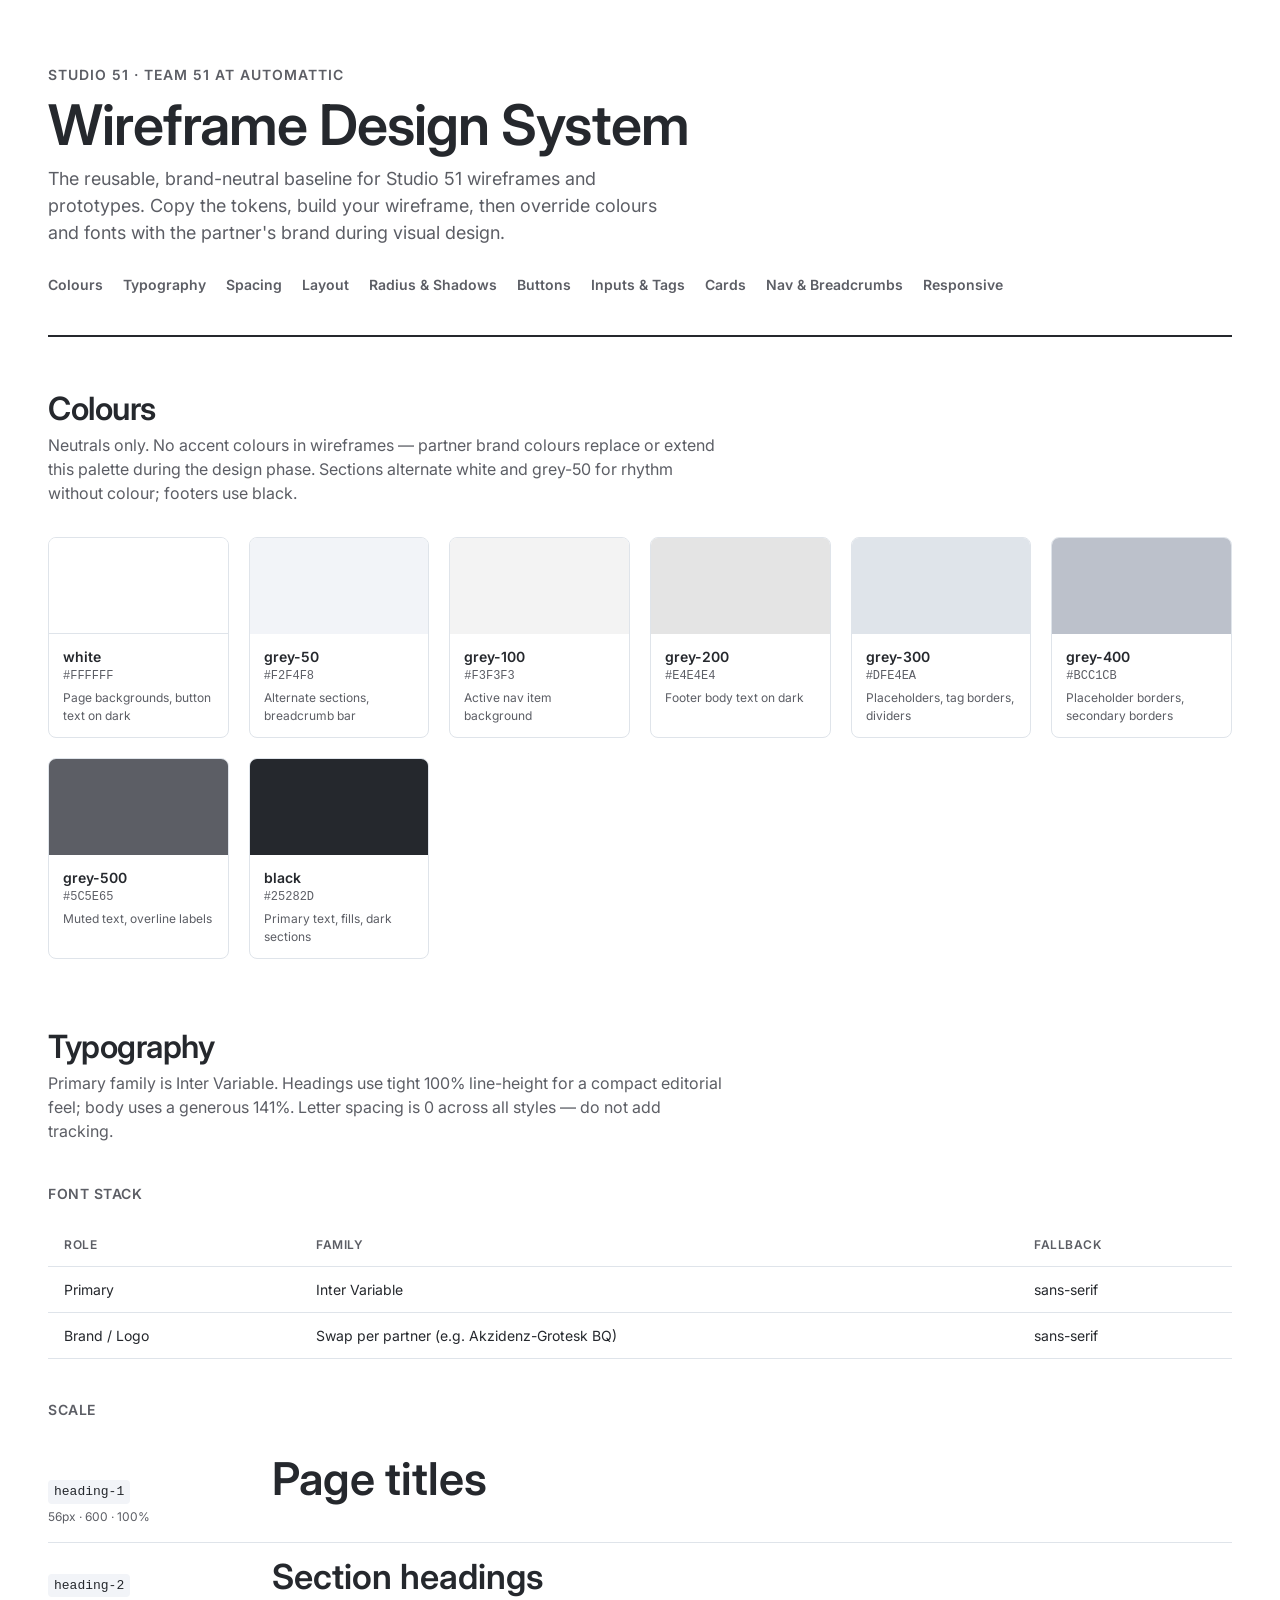
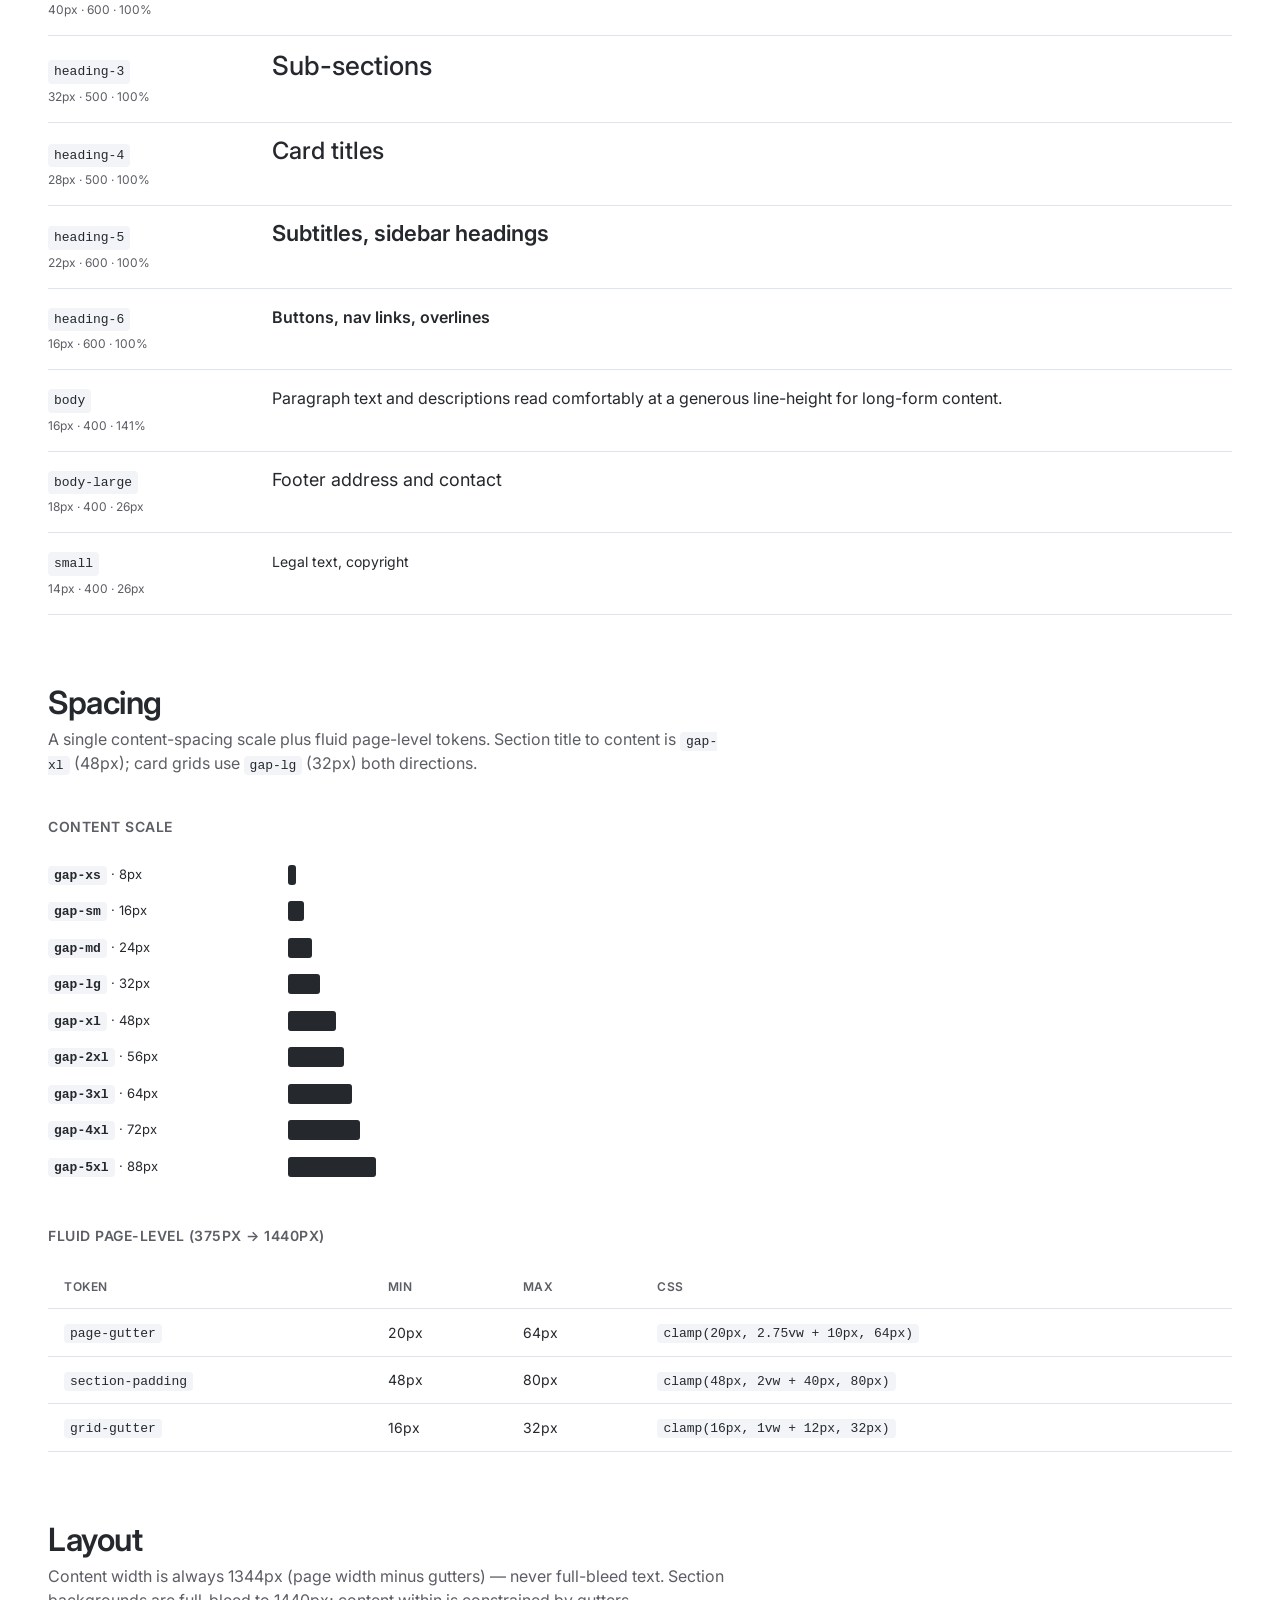
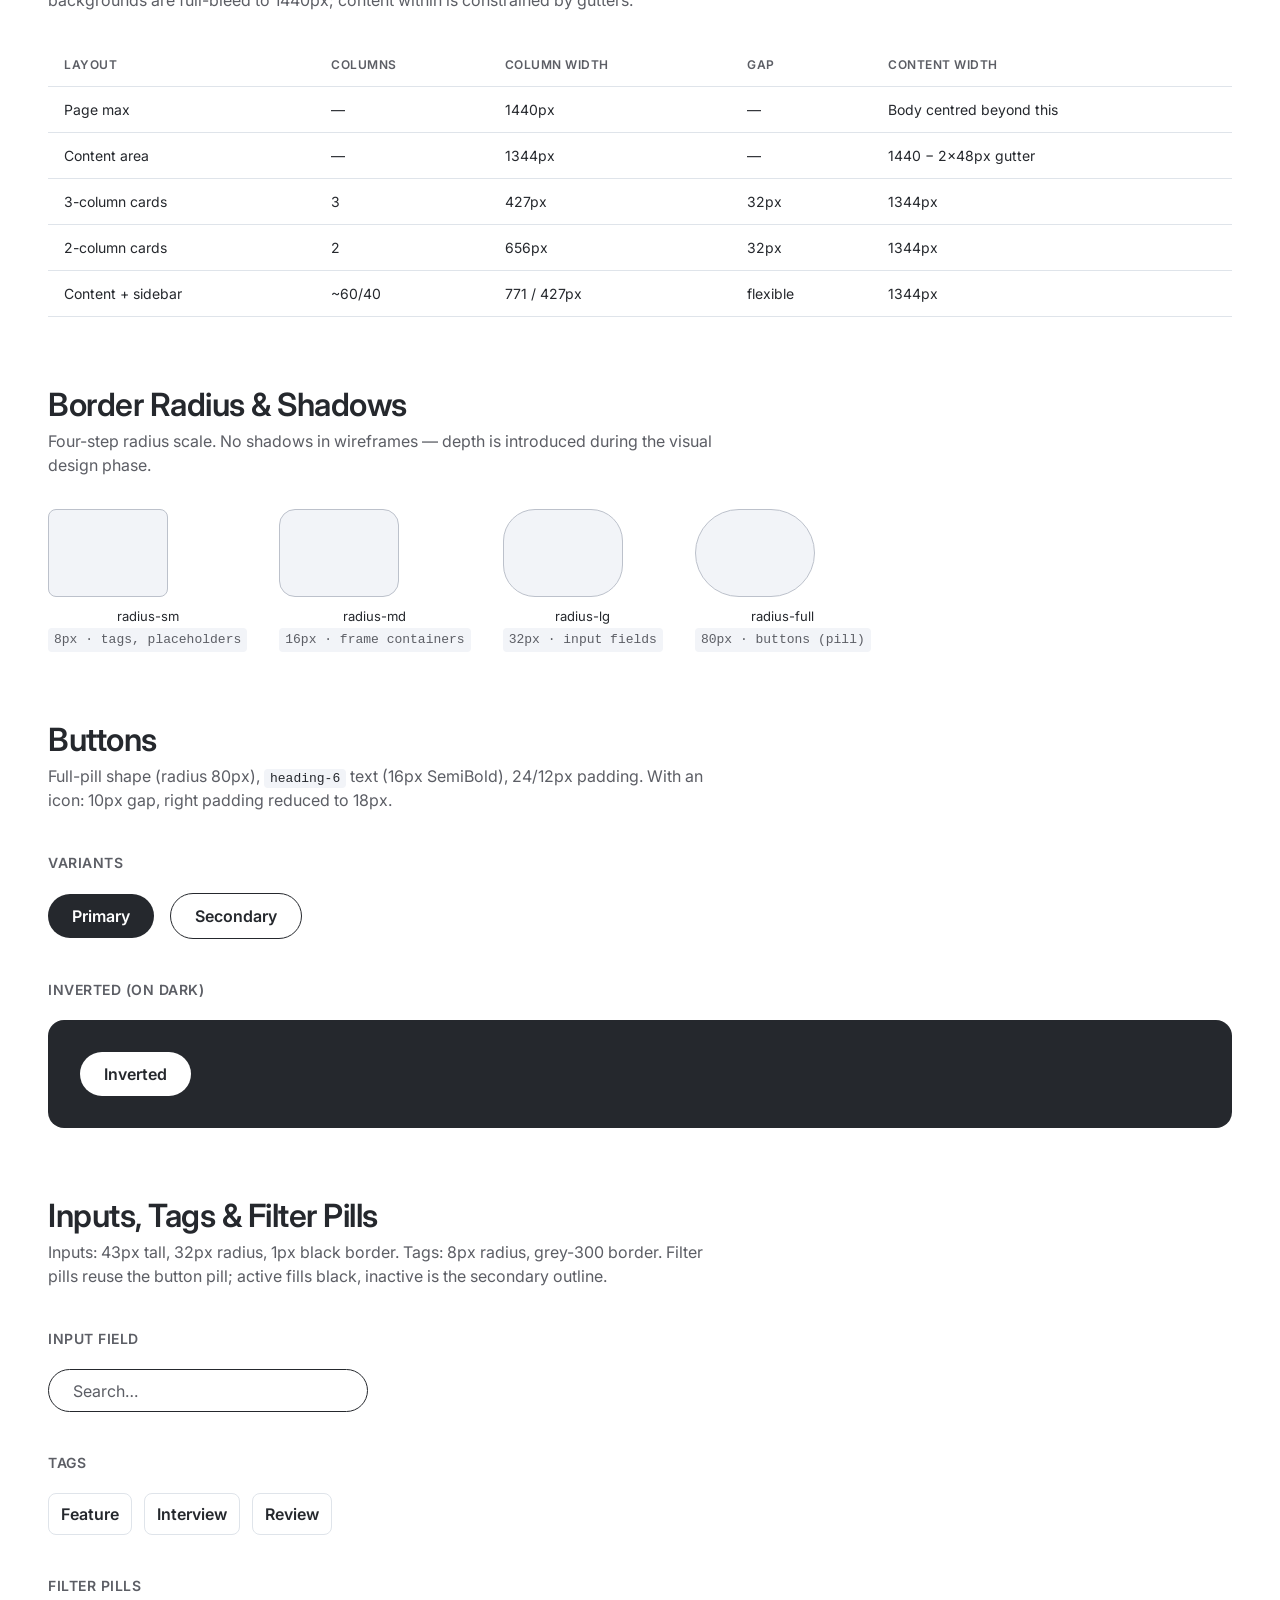
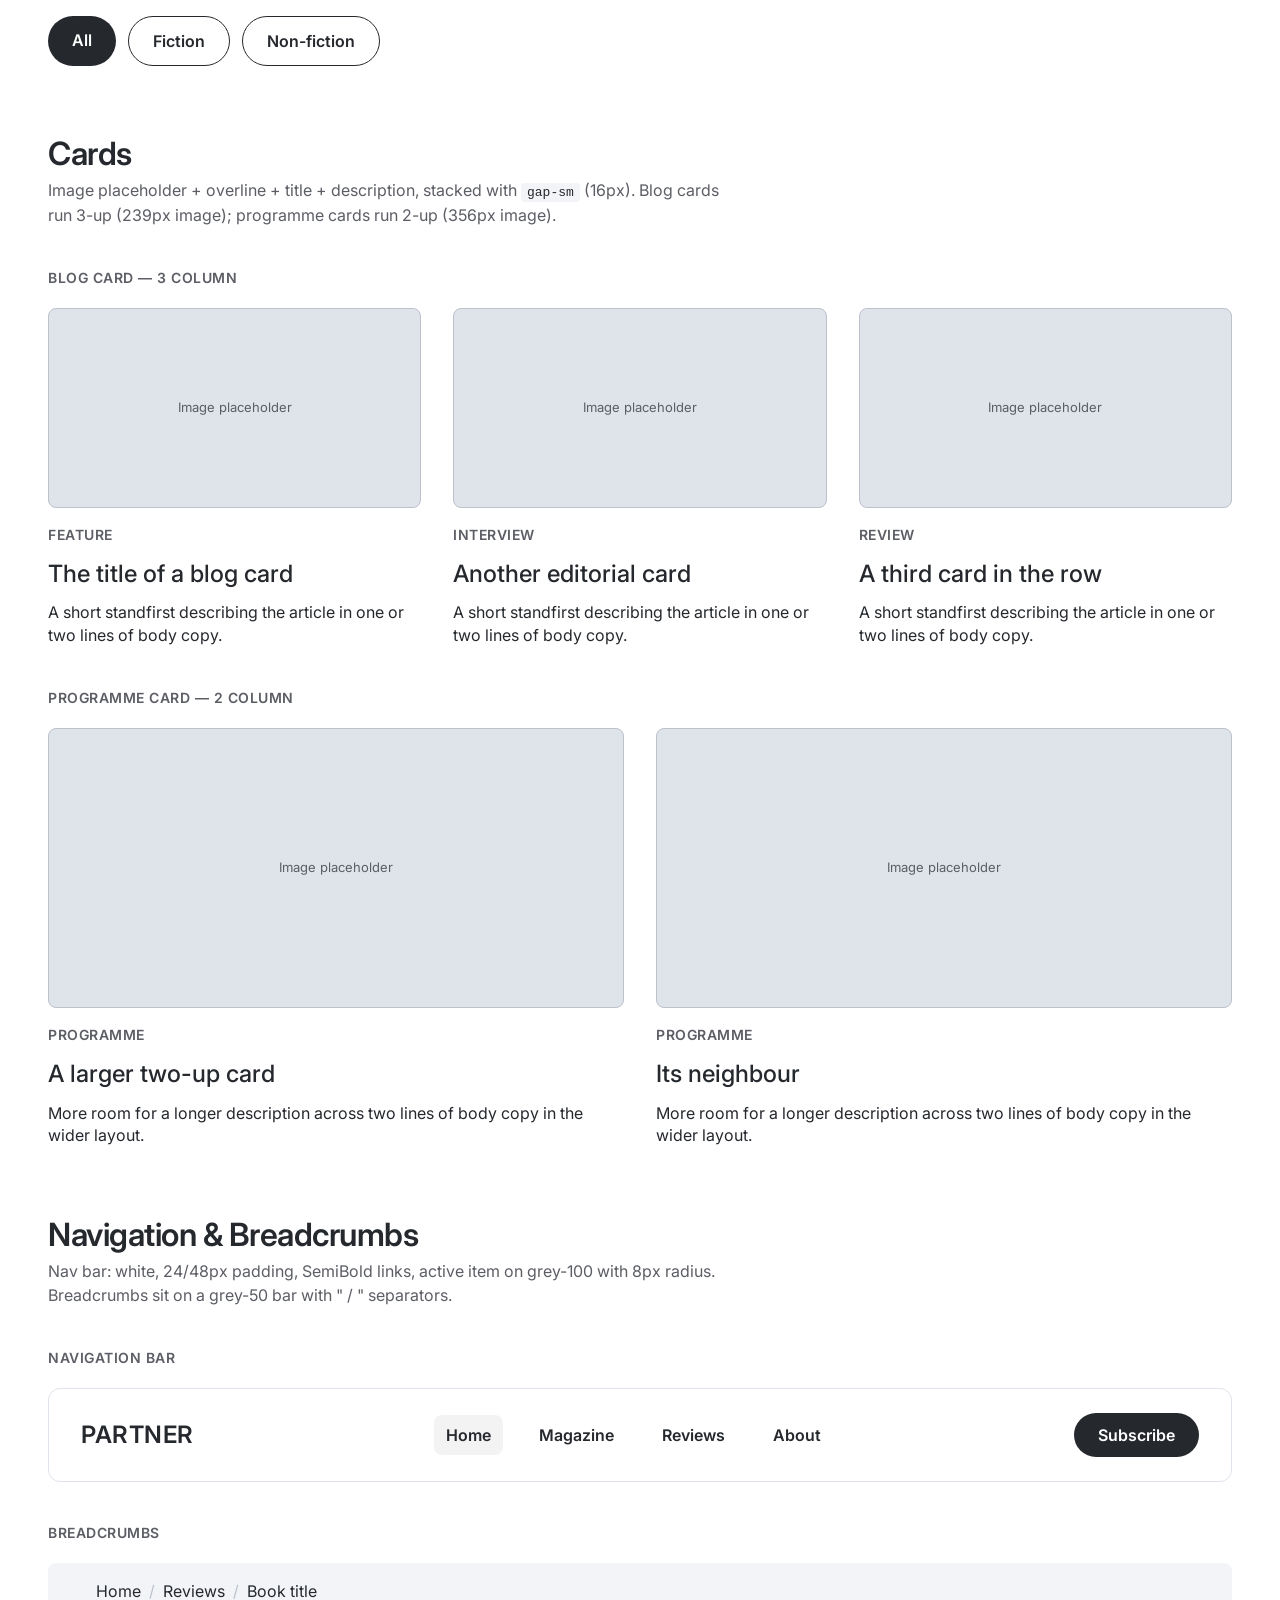
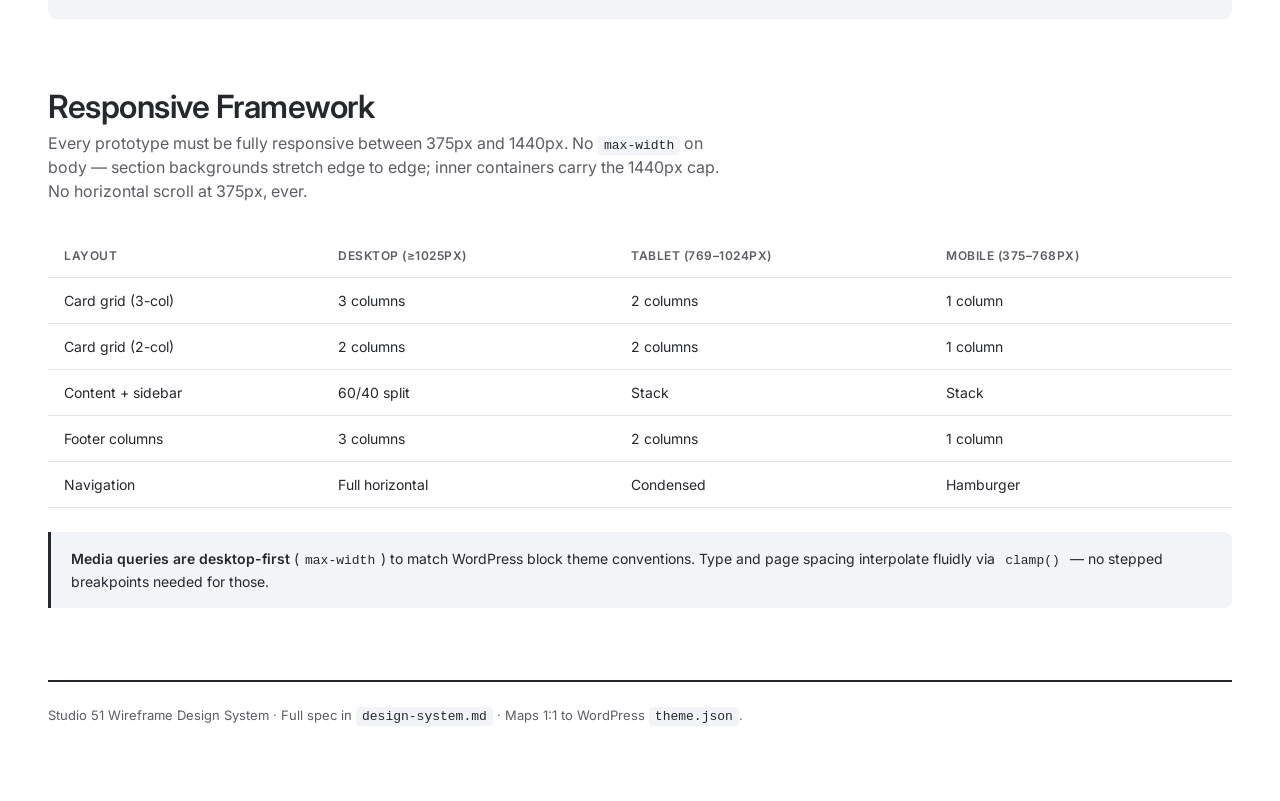
==== styleguide.html @ 9f9b82ca "Studio 51 wireframe design system: styleguide, tokens, spec Brand-neutral baseline extracted from th" ====
<!DOCTYPE html>
<html lang="en">
<head>
  <meta charset="UTF-8">
  <meta name="viewport" content="width=device-width, initial-scale=1.0">
  <title>Studio 51 — Wireframe Design System</title>
  <link rel="preconnect" href="https://fonts.googleapis.com">
  <link rel="preconnect" href="https://fonts.gstatic.com" crossorigin>
  <link href="https://fonts.googleapis.com/css2?family=Inter:wght@400;500;600&display=swap" rel="stylesheet">
  <link rel="stylesheet" href="tokens.css">
  <style>
    *, *::before, *::after { box-sizing: border-box; margin: 0; padding: 0; }
    html { font-size: 16px; -webkit-font-smoothing: antialiased; -moz-osx-font-smoothing: grayscale; scroll-behavior: smooth; }
    body { font-family: var(--font-sans); color: var(--black); background: var(--white); line-height: 1.5; }

    .sg-page { max-width: 1280px; margin: 0 auto; padding: 64px 48px 96px; }

    .sg-header { padding-bottom: 40px; margin-bottom: 56px; border-bottom: 2px solid var(--black); }
    .sg-header .eyebrow { font-size: 14px; font-weight: 600; text-transform: uppercase; letter-spacing: 1px; color: var(--grey-500); margin-bottom: 12px; }
    .sg-header h1 { font-size: 56px; font-weight: 600; line-height: 1; letter-spacing: -1px; margin-bottom: 12px; }
    .sg-header p { font-size: 18px; color: var(--grey-500); max-width: 640px; }

    .sg-nav { display: flex; flex-wrap: wrap; gap: 8px 20px; margin-top: 28px; }
    .sg-nav a { font-size: 14px; font-weight: 600; color: var(--grey-500); }
    .sg-nav a:hover { color: var(--black); }

    .sg-section { margin-bottom: 72px; scroll-margin-top: 24px; }
    .sg-section-title { font-size: 32px; font-weight: 600; line-height: 1; letter-spacing: -0.5px; margin-bottom: 8px; }
    .sg-section-desc { font-size: 16px; color: var(--grey-500); margin-bottom: 32px; max-width: 680px; }
    .sg-sub { margin: 40px 0 20px; font-size: 14px; font-weight: 600; text-transform: uppercase; letter-spacing: 0.5px; color: var(--grey-500); }

    a { color: inherit; text-decoration: none; }
    ul { list-style: none; }
    code { font-family: var(--font-mono); font-size: 13px; background: var(--grey-50); padding: 2px 6px; border-radius: 4px; color: var(--black); }

    /* Tables */
    table { width: 100%; border-collapse: collapse; font-size: 14px; }
    th, td { text-align: left; padding: 12px 16px; border-bottom: 1px solid var(--grey-300); vertical-align: middle; }
    th { font-size: 12px; text-transform: uppercase; letter-spacing: 0.5px; color: var(--grey-500); font-weight: 600; }
    td code { white-space: nowrap; }

    /* Colour swatches */
    .swatch-grid { display: grid; grid-template-columns: repeat(auto-fill, minmax(180px, 1fr)); gap: 20px; }
    .swatch { border: 1px solid var(--grey-300); border-radius: 8px; overflow: hidden; }
    .swatch .chip { height: 96px; }
    .swatch .meta { padding: 12px 14px; }
    .swatch .meta .name { font-weight: 600; font-size: 14px; }
    .swatch .meta .hex { font-family: var(--font-mono); font-size: 12px; color: var(--grey-500); text-transform: uppercase; }
    .swatch .meta .use { font-size: 12px; color: var(--grey-500); margin-top: 4px; }

    /* Type specimens */
    .type-row { display: flex; align-items: baseline; gap: 24px; padding: 16px 0; border-bottom: 1px solid var(--grey-300); }
    .type-row .label { flex: 0 0 200px; }
    .type-row .label code { display: inline-block; margin-bottom: 4px; }
    .type-row .label .specs { font-size: 12px; color: var(--grey-500); }
    .type-row .specimen { line-height: 1; }
    .t-h1 { font-size: var(--heading-1); font-weight: 600; }
    .t-h2 { font-size: var(--heading-2); font-weight: 600; }
    .t-h3 { font-size: var(--heading-3); font-weight: 500; }
    .t-h4 { font-size: var(--heading-4); font-weight: 500; }
    .t-h5 { font-size: var(--heading-5); font-weight: 600; }
    .t-h6 { font-size: var(--heading-6); font-weight: 600; }
    .t-body { font-size: var(--body); font-weight: 400; line-height: 1.41; }
    .t-body-lg { font-size: var(--body-large); font-weight: 400; }
    .t-small { font-size: var(--small); font-weight: 400; }

    /* Spacing bars */
    .space-row { display: flex; align-items: center; gap: 20px; padding: 8px 0; }
    .space-row .label { flex: 0 0 220px; font-size: 13px; }
    .space-row .label code { font-weight: 600; }
    .space-row .bar { height: 20px; background: var(--black); border-radius: 3px; }

    /* Radius demo */
    .radius-grid { display: flex; flex-wrap: wrap; gap: 32px; }
    .radius-demo { text-align: center; }
    .radius-demo .box { width: 120px; height: 88px; background: var(--grey-50); border: 1px solid var(--grey-400); }
    .radius-demo .cap { margin-top: 10px; font-size: 13px; }
    .radius-demo .cap code { display: block; color: var(--grey-500); margin-top: 2px; }

    /* Buttons */
    .btn { display: inline-flex; align-items: center; gap: 10px; font-family: var(--font-sans); font-size: 16px; font-weight: 600; padding: 12px 24px; border-radius: var(--radius-full); border: none; cursor: pointer; transition: opacity .15s ease; }
    .btn:hover { opacity: .85; }
    .btn-primary { background: var(--black); color: var(--white); }
    .btn-secondary { background: transparent; color: var(--black); border: 1px solid var(--black); }
    .btn-inverted { background: var(--white); color: var(--black); }
    .btn-row { display: flex; flex-wrap: wrap; gap: 16px; align-items: center; }
    .on-dark { background: var(--black); padding: 32px; border-radius: 16px; }

    /* Inputs */
    .field { height: 43px; border: 1px solid var(--black); border-radius: var(--radius-lg); padding: 4px 24px; font-family: var(--font-sans); font-size: 16px; width: 320px; max-width: 100%; }
    .field::placeholder { color: var(--grey-500); }

    /* Tags */
    .tag { display: inline-block; background: var(--white); border: 1px solid var(--grey-300); border-radius: var(--radius-sm); padding: 8px 12px; font-size: 16px; font-weight: 600; }
    .tag-row { display: flex; flex-wrap: wrap; gap: 12px; }
    .pill { display: inline-block; padding: 12px 24px; border-radius: var(--radius-full); font-size: 16px; font-weight: 600; }
    .pill-active { background: var(--black); color: var(--white); }
    .pill-inactive { background: transparent; color: var(--black); border: 1px solid var(--black); }

    /* Cards */
    .card-grid { display: grid; gap: 32px; }
    .card-grid.three { grid-template-columns: repeat(3, 1fr); }
    .card-grid.two { grid-template-columns: repeat(2, 1fr); }
    .card { display: flex; flex-direction: column; gap: 16px; }
    .card .ph { width: 100%; background: var(--grey-300); border: 1px solid var(--grey-400); border-radius: var(--radius-sm); display: flex; align-items: center; justify-content: center; color: var(--grey-500); font-size: 13px; }
    .card.blog .ph { height: 200px; }
    .card.programme .ph { height: 280px; }
    .card h4 { font-size: var(--heading-4); font-weight: 500; line-height: 1.05; }
    .card p { font-size: var(--body); line-height: 1.41; color: var(--black); }
    .card .over { font-size: 14px; font-weight: 600; text-transform: uppercase; letter-spacing: 0.5px; color: var(--grey-500); }

    /* Breadcrumb + nav */
    .breadcrumb { background: var(--grey-50); padding: 16px 48px; font-size: 16px; border-radius: 8px; }
    .breadcrumb .sep { color: var(--grey-400); margin: 0 4px; }
    .navbar { display: flex; align-items: center; justify-content: space-between; background: var(--white); border: 1px solid var(--grey-300); border-radius: 12px; padding: 24px 32px; gap: 24px; flex-wrap: wrap; }
    .navbar .logo { font-family: var(--font-brand); font-weight: 600; font-size: 24px; text-transform: uppercase; letter-spacing: 0.5px; }
    .navbar .links { display: flex; gap: 24px; }
    .navbar .links a { font-size: 16px; font-weight: 600; padding: 8px 12px; border-radius: 8px; }
    .navbar .links a.active { background: var(--grey-100); }

    .callout { background: var(--grey-50); border-left: 3px solid var(--black); border-radius: 0 8px 8px 0; padding: 16px 20px; font-size: 14px; color: var(--black); }
    .callout strong { font-weight: 600; }

    @media (max-width: 900px) {
      .card-grid.three { grid-template-columns: repeat(2, 1fr); }
    }
    @media (max-width: 768px) {
      .sg-page { padding: 40px 20px 64px; }
      .sg-header h1 { font-size: 40px; }
      .type-row { flex-direction: column; gap: 8px; }
      .type-row .label { flex: none; }
      .card-grid.three, .card-grid.two { grid-template-columns: 1fr; }
      .space-row { flex-wrap: wrap; }
      .space-row .label { flex: 0 0 100%; }
    }
  </style>
</head>
<body>
<div class="sg-page">

  <header class="sg-header">
    <div class="eyebrow">Studio 51 · Team 51 at Automattic</div>
    <h1>Wireframe Design System</h1>
    <p>The reusable, brand-neutral baseline for Studio 51 wireframes and prototypes. Copy the tokens, build your wireframe, then override colours and fonts with the partner's brand during visual design.</p>
    <nav class="sg-nav">
      <a href="#colours">Colours</a>
      <a href="#typography">Typography</a>
      <a href="#spacing">Spacing</a>
      <a href="#layout">Layout</a>
      <a href="#radius">Radius &amp; Shadows</a>
      <a href="#buttons">Buttons</a>
      <a href="#inputs">Inputs &amp; Tags</a>
      <a href="#cards">Cards</a>
      <a href="#nav">Nav &amp; Breadcrumbs</a>
      <a href="#responsive">Responsive</a>
    </nav>
  </header>

  <!-- COLOURS -->
  <section class="sg-section" id="colours">
    <h2 class="sg-section-title">Colours</h2>
    <p class="sg-section-desc">Neutrals only. No accent colours in wireframes — partner brand colours replace or extend this palette during the design phase. Sections alternate white and grey-50 for rhythm without colour; footers use black.</p>
    <div class="swatch-grid">
      <div class="swatch"><div class="chip" style="background:#FFFFFF; border-bottom:1px solid var(--grey-300);"></div><div class="meta"><div class="name">white</div><div class="hex">#FFFFFF</div><div class="use">Page backgrounds, button text on dark</div></div></div>
      <div class="swatch"><div class="chip" style="background:#F2F4F8;"></div><div class="meta"><div class="name">grey-50</div><div class="hex">#F2F4F8</div><div class="use">Alternate sections, breadcrumb bar</div></div></div>
      <div class="swatch"><div class="chip" style="background:#F3F3F3;"></div><div class="meta"><div class="name">grey-100</div><div class="hex">#F3F3F3</div><div class="use">Active nav item background</div></div></div>
      <div class="swatch"><div class="chip" style="background:#E4E4E4;"></div><div class="meta"><div class="name">grey-200</div><div class="hex">#E4E4E4</div><div class="use">Footer body text on dark</div></div></div>
      <div class="swatch"><div class="chip" style="background:#DFE4EA;"></div><div class="meta"><div class="name">grey-300</div><div class="hex">#DFE4EA</div><div class="use">Placeholders, tag borders, dividers</div></div></div>
      <div class="swatch"><div class="chip" style="background:#BCC1CB;"></div><div class="meta"><div class="name">grey-400</div><div class="hex">#BCC1CB</div><div class="use">Placeholder borders, secondary borders</div></div></div>
      <div class="swatch"><div class="chip" style="background:#5C5E65;"></div><div class="meta"><div class="name">grey-500</div><div class="hex">#5C5E65</div><div class="use">Muted text, overline labels</div></div></div>
      <div class="swatch"><div class="chip" style="background:#25282D;"></div><div class="meta"><div class="name">black</div><div class="hex">#25282D</div><div class="use">Primary text, fills, dark sections</div></div></div>
    </div>
  </section>

  <!-- TYPOGRAPHY -->
  <section class="sg-section" id="typography">
    <h2 class="sg-section-title">Typography</h2>
    <p class="sg-section-desc">Primary family is Inter Variable. Headings use tight 100% line-height for a compact editorial feel; body uses a generous 141%. Letter spacing is 0 across all styles — do not add tracking.</p>

    <div class="sg-sub">Font stack</div>
    <table>
      <thead><tr><th>Role</th><th>Family</th><th>Fallback</th></tr></thead>
      <tbody>
        <tr><td>Primary</td><td>Inter Variable</td><td>sans-serif</td></tr>
        <tr><td>Brand / Logo</td><td>Swap per partner (e.g. Akzidenz-Grotesk BQ)</td><td>sans-serif</td></tr>
      </tbody>
    </table>

    <div class="sg-sub">Scale</div>
    <div class="type-row"><div class="label"><code>heading-1</code><div class="specs">56px · 600 · 100%</div></div><div class="specimen t-h1">Page titles</div></div>
    <div class="type-row"><div class="label"><code>heading-2</code><div class="specs">40px · 600 · 100%</div></div><div class="specimen t-h2">Section headings</div></div>
    <div class="type-row"><div class="label"><code>heading-3</code><div class="specs">32px · 500 · 100%</div></div><div class="specimen t-h3">Sub-sections</div></div>
    <div class="type-row"><div class="label"><code>heading-4</code><div class="specs">28px · 500 · 100%</div></div><div class="specimen t-h4">Card titles</div></div>
    <div class="type-row"><div class="label"><code>heading-5</code><div class="specs">22px · 600 · 100%</div></div><div class="specimen t-h5">Subtitles, sidebar headings</div></div>
    <div class="type-row"><div class="label"><code>heading-6</code><div class="specs">16px · 600 · 100%</div></div><div class="specimen t-h6">Buttons, nav links, overlines</div></div>
    <div class="type-row"><div class="label"><code>body</code><div class="specs">16px · 400 · 141%</div></div><div class="specimen t-body">Paragraph text and descriptions read comfortably at a generous line-height for long-form content.</div></div>
    <div class="type-row"><div class="label"><code>body-large</code><div class="specs">18px · 400 · 26px</div></div><div class="specimen t-body-lg">Footer address and contact</div></div>
    <div class="type-row"><div class="label"><code>small</code><div class="specs">14px · 400 · 26px</div></div><div class="specimen t-small">Legal text, copyright</div></div>
  </section>

  <!-- SPACING -->
  <section class="sg-section" id="spacing">
    <h2 class="sg-section-title">Spacing</h2>
    <p class="sg-section-desc">A single content-spacing scale plus fluid page-level tokens. Section title to content is <code>gap-xl</code> (48px); card grids use <code>gap-lg</code> (32px) both directions.</p>

    <div class="sg-sub">Content scale</div>
    <div class="space-row"><div class="label"><code>gap-xs</code> · 8px</div><div class="bar" style="width:8px;"></div></div>
    <div class="space-row"><div class="label"><code>gap-sm</code> · 16px</div><div class="bar" style="width:16px;"></div></div>
    <div class="space-row"><div class="label"><code>gap-md</code> · 24px</div><div class="bar" style="width:24px;"></div></div>
    <div class="space-row"><div class="label"><code>gap-lg</code> · 32px</div><div class="bar" style="width:32px;"></div></div>
    <div class="space-row"><div class="label"><code>gap-xl</code> · 48px</div><div class="bar" style="width:48px;"></div></div>
    <div class="space-row"><div class="label"><code>gap-2xl</code> · 56px</div><div class="bar" style="width:56px;"></div></div>
    <div class="space-row"><div class="label"><code>gap-3xl</code> · 64px</div><div class="bar" style="width:64px;"></div></div>
    <div class="space-row"><div class="label"><code>gap-4xl</code> · 72px</div><div class="bar" style="width:72px;"></div></div>
    <div class="space-row"><div class="label"><code>gap-5xl</code> · 88px</div><div class="bar" style="width:88px;"></div></div>

    <div class="sg-sub">Fluid page-level (375px → 1440px)</div>
    <table>
      <thead><tr><th>Token</th><th>Min</th><th>Max</th><th>CSS</th></tr></thead>
      <tbody>
        <tr><td><code>page-gutter</code></td><td>20px</td><td>64px</td><td><code>clamp(20px, 2.75vw + 10px, 64px)</code></td></tr>
        <tr><td><code>section-padding</code></td><td>48px</td><td>80px</td><td><code>clamp(48px, 2vw + 40px, 80px)</code></td></tr>
        <tr><td><code>grid-gutter</code></td><td>16px</td><td>32px</td><td><code>clamp(16px, 1vw + 12px, 32px)</code></td></tr>
      </tbody>
    </table>
  </section>

  <!-- LAYOUT -->
  <section class="sg-section" id="layout">
    <h2 class="sg-section-title">Layout</h2>
    <p class="sg-section-desc">Content width is always 1344px (page width minus gutters) — never full-bleed text. Section backgrounds are full-bleed to 1440px; content within is constrained by gutters.</p>
    <table>
      <thead><tr><th>Layout</th><th>Columns</th><th>Column width</th><th>Gap</th><th>Content width</th></tr></thead>
      <tbody>
        <tr><td>Page max</td><td>—</td><td>1440px</td><td>—</td><td>Body centred beyond this</td></tr>
        <tr><td>Content area</td><td>—</td><td>1344px</td><td>—</td><td>1440 − 2×48px gutter</td></tr>
        <tr><td>3-column cards</td><td>3</td><td>427px</td><td>32px</td><td>1344px</td></tr>
        <tr><td>2-column cards</td><td>2</td><td>656px</td><td>32px</td><td>1344px</td></tr>
        <tr><td>Content + sidebar</td><td>~60/40</td><td>771 / 427px</td><td>flexible</td><td>1344px</td></tr>
      </tbody>
    </table>
  </section>

  <!-- RADIUS -->
  <section class="sg-section" id="radius">
    <h2 class="sg-section-title">Border Radius &amp; Shadows</h2>
    <p class="sg-section-desc">Four-step radius scale. No shadows in wireframes — depth is introduced during the visual design phase.</p>
    <div class="radius-grid">
      <div class="radius-demo"><div class="box" style="border-radius:8px;"></div><div class="cap">radius-sm<code>8px · tags, placeholders</code></div></div>
      <div class="radius-demo"><div class="box" style="border-radius:16px;"></div><div class="cap">radius-md<code>16px · frame containers</code></div></div>
      <div class="radius-demo"><div class="box" style="border-radius:32px;"></div><div class="cap">radius-lg<code>32px · input fields</code></div></div>
      <div class="radius-demo"><div class="box" style="border-radius:80px;"></div><div class="cap">radius-full<code>80px · buttons (pill)</code></div></div>
    </div>
  </section>

  <!-- BUTTONS -->
  <section class="sg-section" id="buttons">
    <h2 class="sg-section-title">Buttons</h2>
    <p class="sg-section-desc">Full-pill shape (radius 80px), <code>heading-6</code> text (16px SemiBold), 24/12px padding. With an icon: 10px gap, right padding reduced to 18px.</p>
    <div class="sg-sub">Variants</div>
    <div class="btn-row">
      <button class="btn btn-primary">Primary</button>
      <button class="btn btn-secondary">Secondary</button>
    </div>
    <div class="sg-sub">Inverted (on dark)</div>
    <div class="on-dark"><div class="btn-row"><button class="btn btn-inverted">Inverted</button></div></div>
  </section>

  <!-- INPUTS & TAGS -->
  <section class="sg-section" id="inputs">
    <h2 class="sg-section-title">Inputs, Tags &amp; Filter Pills</h2>
    <p class="sg-section-desc">Inputs: 43px tall, 32px radius, 1px black border. Tags: 8px radius, grey-300 border. Filter pills reuse the button pill; active fills black, inactive is the secondary outline.</p>

    <div class="sg-sub">Input field</div>
    <input class="field" type="text" placeholder="Search…">

    <div class="sg-sub">Tags</div>
    <div class="tag-row">
      <span class="tag">Feature</span>
      <span class="tag">Interview</span>
      <span class="tag">Review</span>
    </div>

    <div class="sg-sub">Filter pills</div>
    <div class="tag-row">
      <span class="pill pill-active">All</span>
      <span class="pill pill-inactive">Fiction</span>
      <span class="pill pill-inactive">Non-fiction</span>
    </div>
  </section>

  <!-- CARDS -->
  <section class="sg-section" id="cards">
    <h2 class="sg-section-title">Cards</h2>
    <p class="sg-section-desc">Image placeholder + overline + title + description, stacked with <code>gap-sm</code> (16px). Blog cards run 3-up (239px image); programme cards run 2-up (356px image).</p>

    <div class="sg-sub">Blog card — 3 column</div>
    <div class="card-grid three">
      <article class="card blog"><div class="ph">Image placeholder</div><div class="over">Feature</div><h4>The title of a blog card</h4><p>A short standfirst describing the article in one or two lines of body copy.</p></article>
      <article class="card blog"><div class="ph">Image placeholder</div><div class="over">Interview</div><h4>Another editorial card</h4><p>A short standfirst describing the article in one or two lines of body copy.</p></article>
      <article class="card blog"><div class="ph">Image placeholder</div><div class="over">Review</div><h4>A third card in the row</h4><p>A short standfirst describing the article in one or two lines of body copy.</p></article>
    </div>

    <div class="sg-sub">Programme card — 2 column</div>
    <div class="card-grid two">
      <article class="card programme"><div class="ph">Image placeholder</div><div class="over">Programme</div><h4>A larger two-up card</h4><p>More room for a longer description across two lines of body copy in the wider layout.</p></article>
      <article class="card programme"><div class="ph">Image placeholder</div><div class="over">Programme</div><h4>Its neighbour</h4><p>More room for a longer description across two lines of body copy in the wider layout.</p></article>
    </div>
  </section>

  <!-- NAV -->
  <section class="sg-section" id="nav">
    <h2 class="sg-section-title">Navigation &amp; Breadcrumbs</h2>
    <p class="sg-section-desc">Nav bar: white, 24/48px padding, SemiBold links, active item on grey-100 with 8px radius. Breadcrumbs sit on a grey-50 bar with " / " separators.</p>

    <div class="sg-sub">Navigation bar</div>
    <div class="navbar">
      <div class="logo">Partner</div>
      <div class="links">
        <a href="#" class="active">Home</a>
        <a href="#">Magazine</a>
        <a href="#">Reviews</a>
        <a href="#">About</a>
      </div>
      <button class="btn btn-primary">Subscribe</button>
    </div>

    <div class="sg-sub">Breadcrumbs</div>
    <div class="breadcrumb">Home <span class="sep">/</span> Reviews <span class="sep">/</span> Book title</div>
  </section>

  <!-- RESPONSIVE -->
  <section class="sg-section" id="responsive">
    <h2 class="sg-section-title">Responsive Framework</h2>
    <p class="sg-section-desc">Every prototype must be fully responsive between 375px and 1440px. No <code>max-width</code> on body — section backgrounds stretch edge to edge; inner containers carry the 1440px cap. No horizontal scroll at 375px, ever.</p>
    <table>
      <thead><tr><th>Layout</th><th>Desktop (≥1025px)</th><th>Tablet (769–1024px)</th><th>Mobile (375–768px)</th></tr></thead>
      <tbody>
        <tr><td>Card grid (3-col)</td><td>3 columns</td><td>2 columns</td><td>1 column</td></tr>
        <tr><td>Card grid (2-col)</td><td>2 columns</td><td>2 columns</td><td>1 column</td></tr>
        <tr><td>Content + sidebar</td><td>60/40 split</td><td>Stack</td><td>Stack</td></tr>
        <tr><td>Footer columns</td><td>3 columns</td><td>2 columns</td><td>1 column</td></tr>
        <tr><td>Navigation</td><td>Full horizontal</td><td>Condensed</td><td>Hamburger</td></tr>
      </tbody>
    </table>
    <div class="callout" style="margin-top:24px;"><strong>Media queries are desktop-first</strong> (<code>max-width</code>) to match WordPress block theme conventions. Type and page spacing interpolate fluidly via <code>clamp()</code> — no stepped breakpoints needed for those.</div>
  </section>

  <footer style="border-top:2px solid var(--black); padding-top:24px; font-size:13px; color:var(--grey-500);">
    Studio 51 Wireframe Design System · Full spec in <code>design-system.md</code> · Maps 1:1 to WordPress <code>theme.json</code>.
  </footer>

</div>
</body>
</html>
---- tokens.css ----
/* ============================================================
   Studio 51 — Wireframe Design System
   Brand-neutral token layer.

   Drop this into any wireframe/prototype and build on top.
   Override the colour and font tokens with a partner's brand
   during the visual design phase; keep the spacing, radius,
   and responsive scales unless there's a strong reason not to.

   Every token here maps cleanly to WordPress theme.json:
   typography presets, colour palette, spacing scale, layout widths.
   ============================================================ */

:root {
  /* ---- Neutrals (no accent colours in wireframes) ---- */
  --white:    #FFFFFF;
  --grey-50:  #F2F4F8; /* alternate section backgrounds, breadcrumb bar */
  --grey-100: #F3F3F3; /* active nav item background */
  --grey-200: #E4E4E4; /* footer body text on dark backgrounds */
  --grey-300: #DFE4EA; /* image placeholders, tag borders, dividers */
  --grey-400: #BCC1CB; /* placeholder borders, secondary borders */
  --grey-500: #5C5E65; /* muted text, overline/category labels */
  --black:    #25282D; /* primary text, primary fills, dark sections */

  /* ---- Typography ---- */
  --font-sans: 'Inter', -apple-system, BlinkMacSystemFont, "Segoe UI", Helvetica, Arial, sans-serif;
  --font-brand: 'Inter', sans-serif; /* swap for partner brand/logo face */
  --font-mono: ui-monospace, SFMono-Regular, "SF Mono", Menlo, monospace;

  /* Fluid type scale (375px -> 1440px). Headings use tight 100% line-height. */
  --heading-1: clamp(32px, 1.5vw + 26px, 56px);
  --heading-2: clamp(28px, 0.75vw + 25px, 40px);
  --heading-3: clamp(24px, 0.5vw + 20px, 32px);
  --heading-4: clamp(22px, 0.375vw + 19px, 28px);
  --heading-5: 22px;
  --heading-6: 16px;
  --body:       16px;
  --body-large: 18px;
  --small:      14px;

  /* ---- Spacing scale ---- */
  --gap-xs:  8px;
  --gap-sm:  16px;
  --gap-md:  24px;
  --gap-lg:  32px;
  --gap-xl:  48px;
  --gap-2xl: 56px;
  --gap-3xl: 64px;
  --gap-4xl: 72px;
  --gap-5xl: 88px;

  /* ---- Fluid page-level spacing (375px -> 1440px) ---- */
  --page-gutter:     clamp(20px, 2.75vw + 10px, 64px);
  --section-padding: clamp(48px, 2vw + 40px, 80px);
  --grid-gutter:     clamp(16px, 1vw + 12px, 32px);

  /* ---- Layout ---- */
  --viewport-max: 1440px;
  --viewport-min: 375px;
  --content-max:  1344px; /* viewport-max minus 2 x 48px gutter */

  /* ---- Border radius ---- */
  --radius-sm:   8px;  /* tags, nav active states, image placeholders */
  --radius-md:   16px; /* page frame containers */
  --radius-lg:   32px; /* input fields */
  --radius-full: 80px; /* buttons (pill) */

  /* ---- Shadows: none in wireframes ---- */
  --shadow-sm: none;
  --shadow-md: none;
  --shadow-lg: none;
}
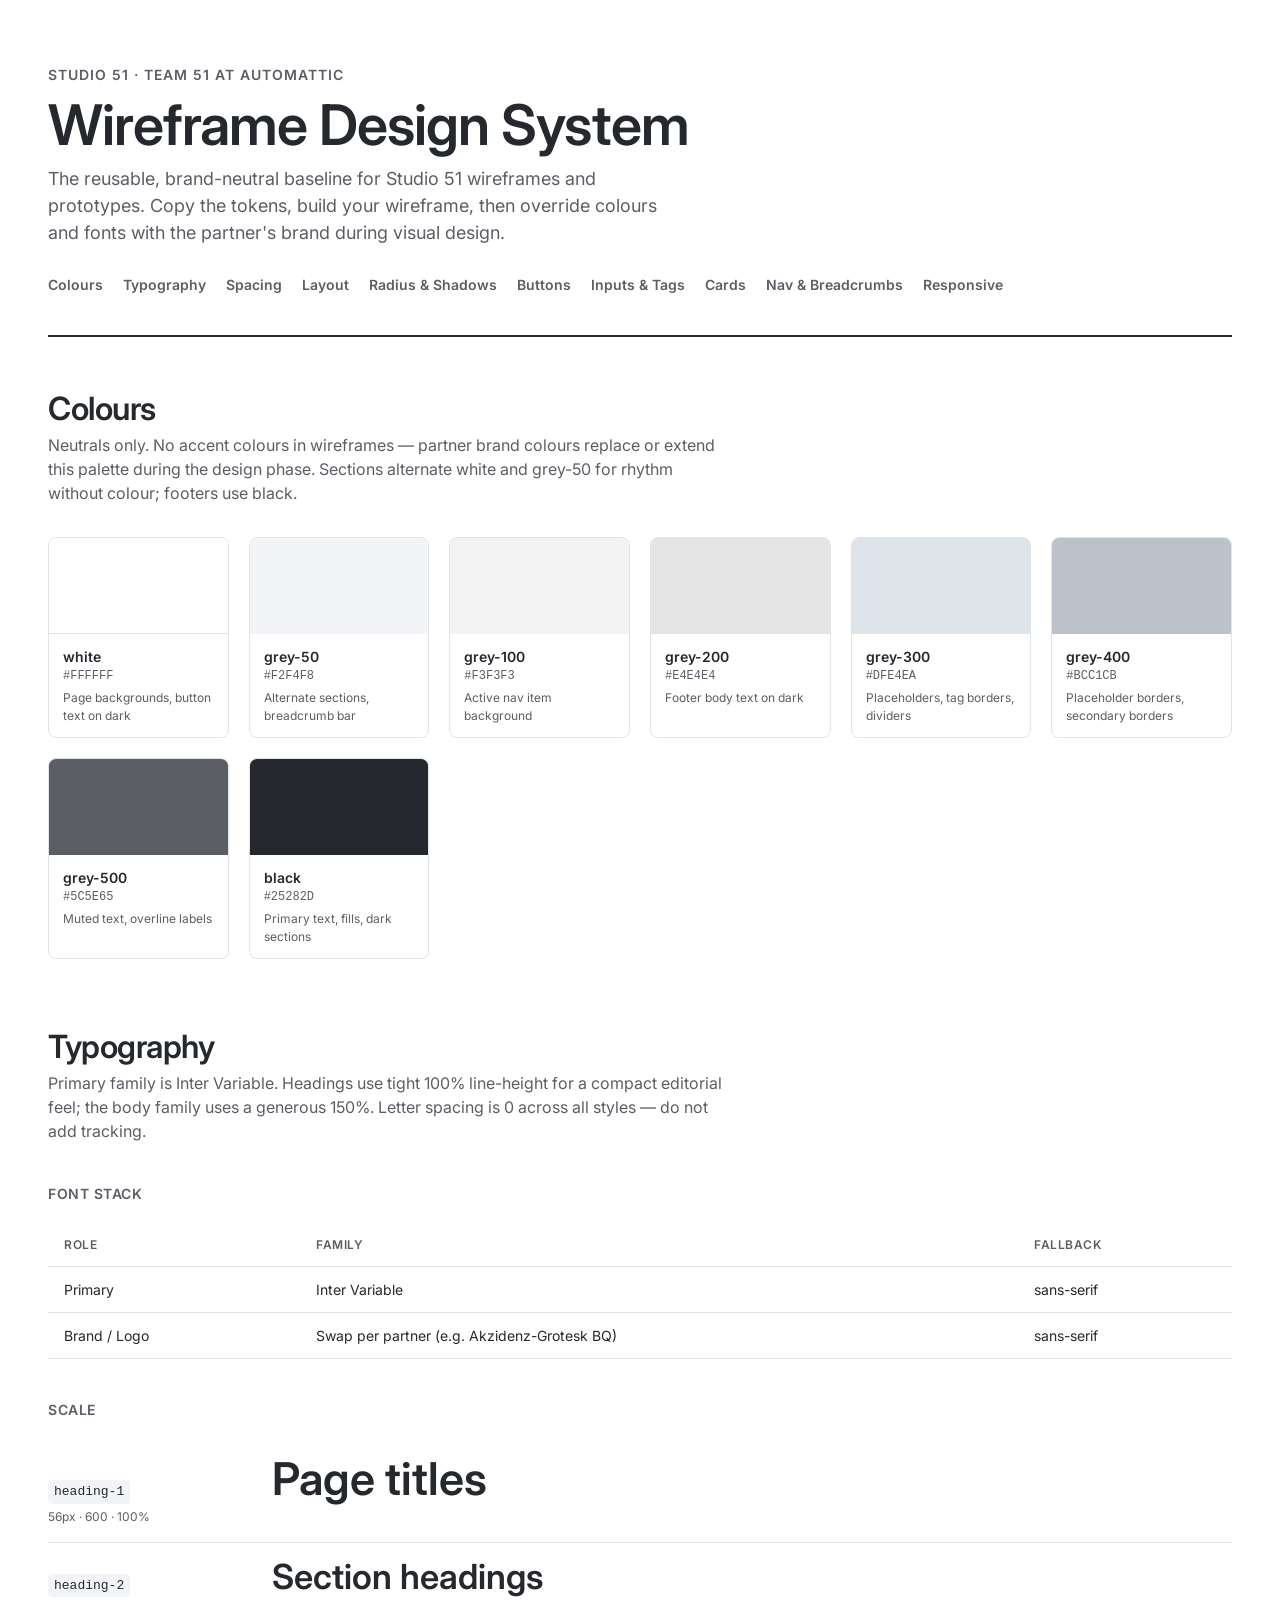
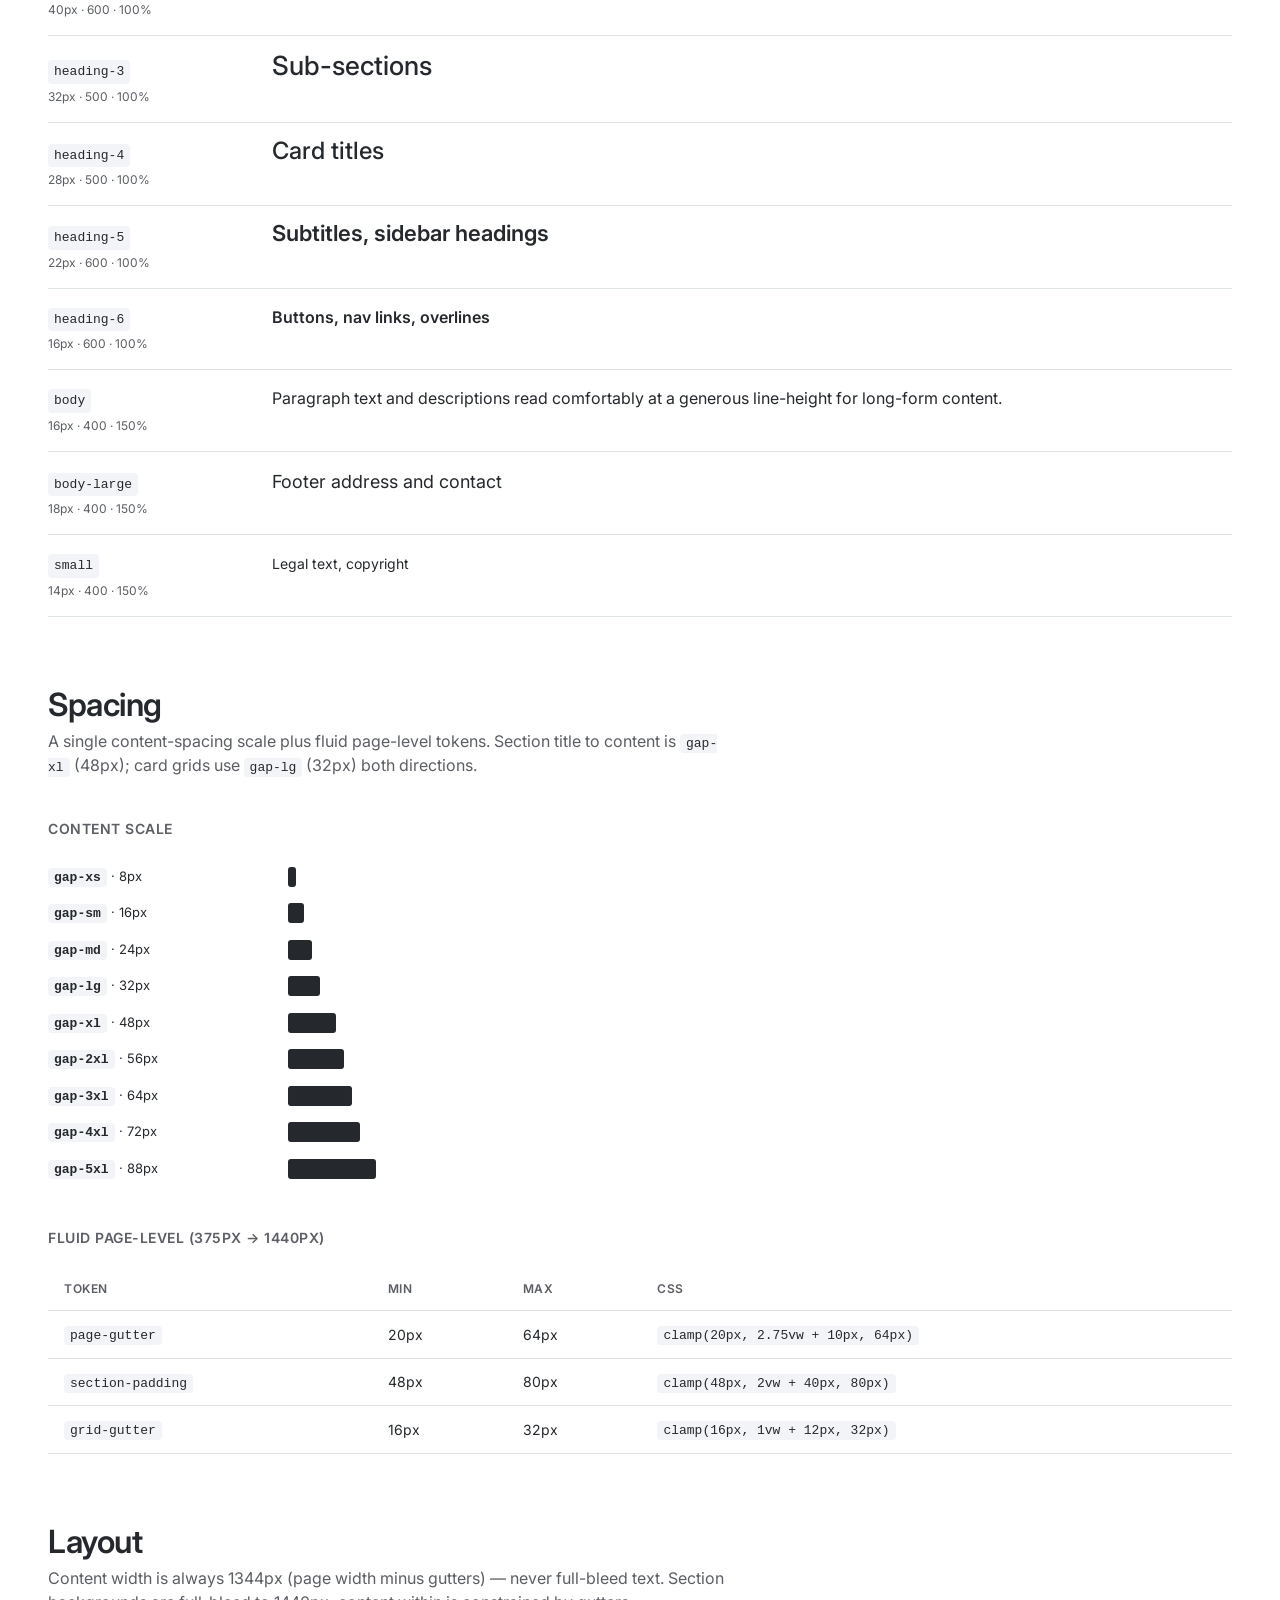
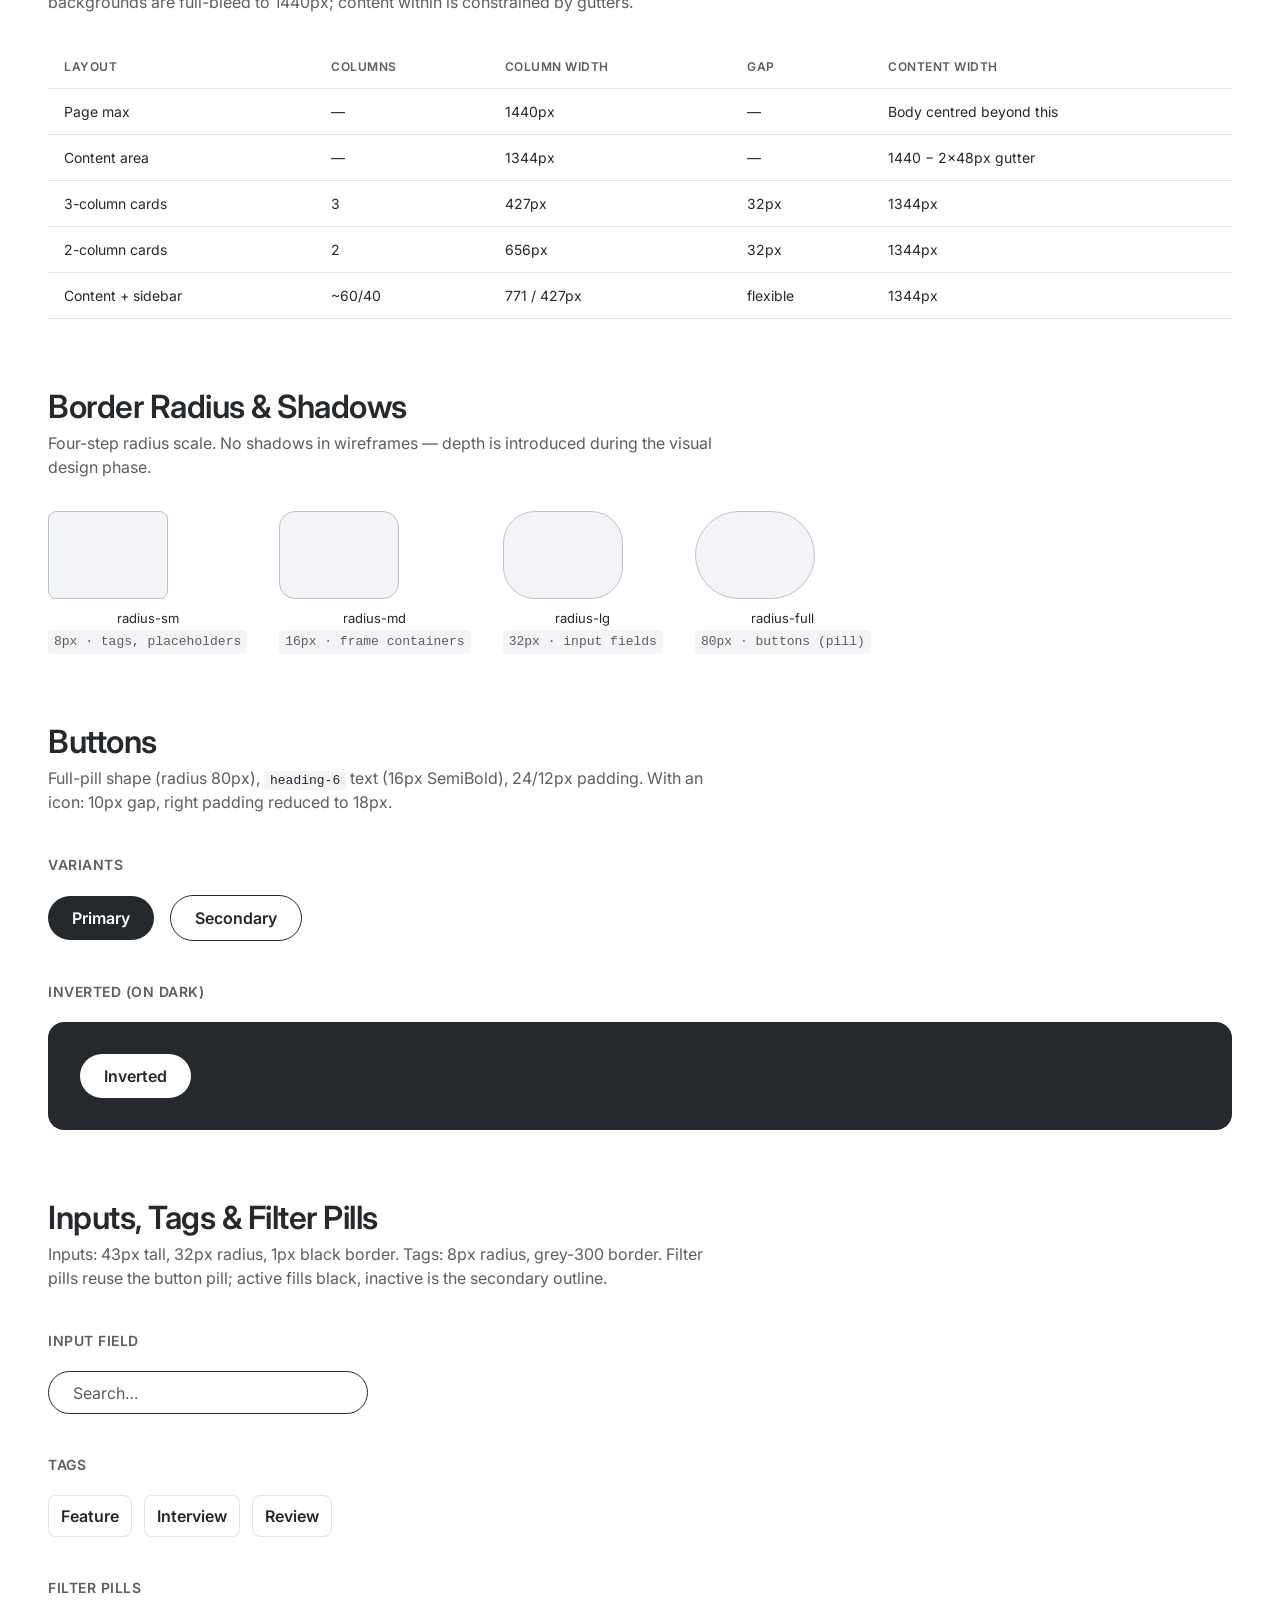
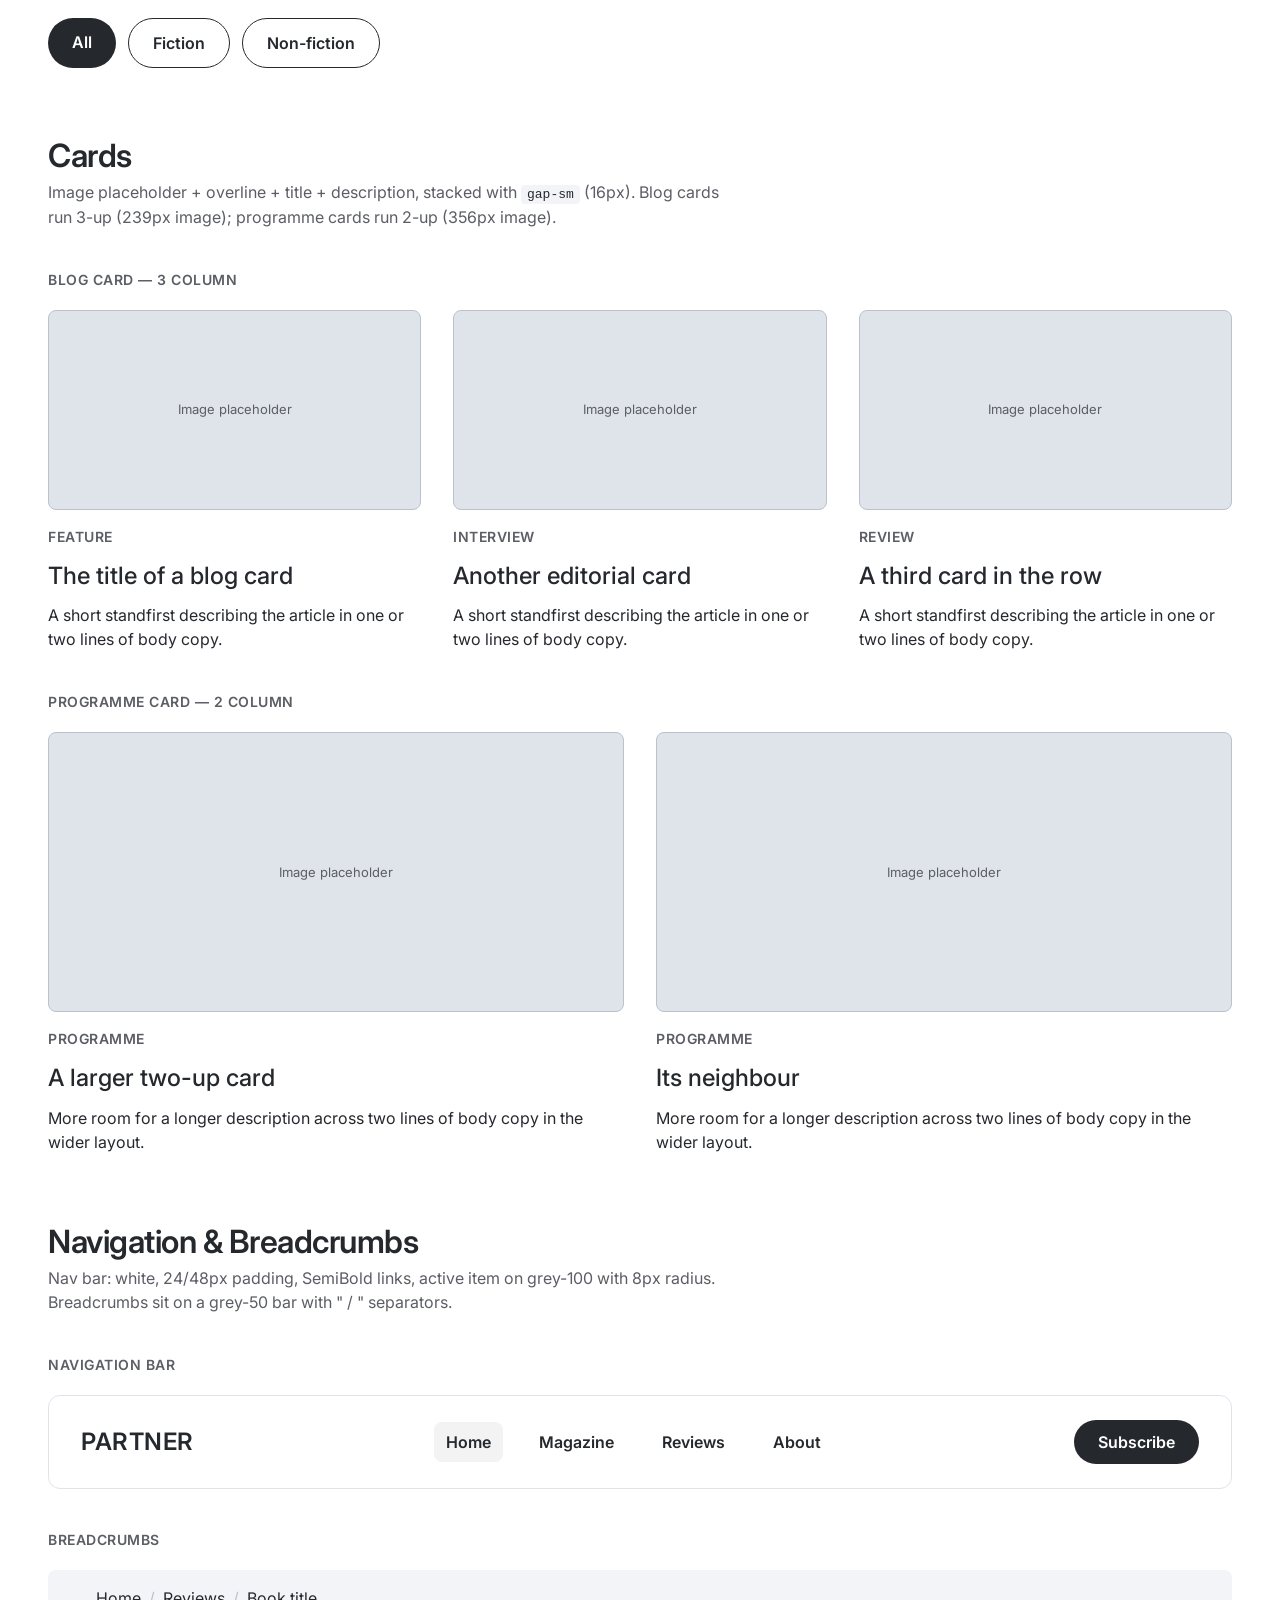
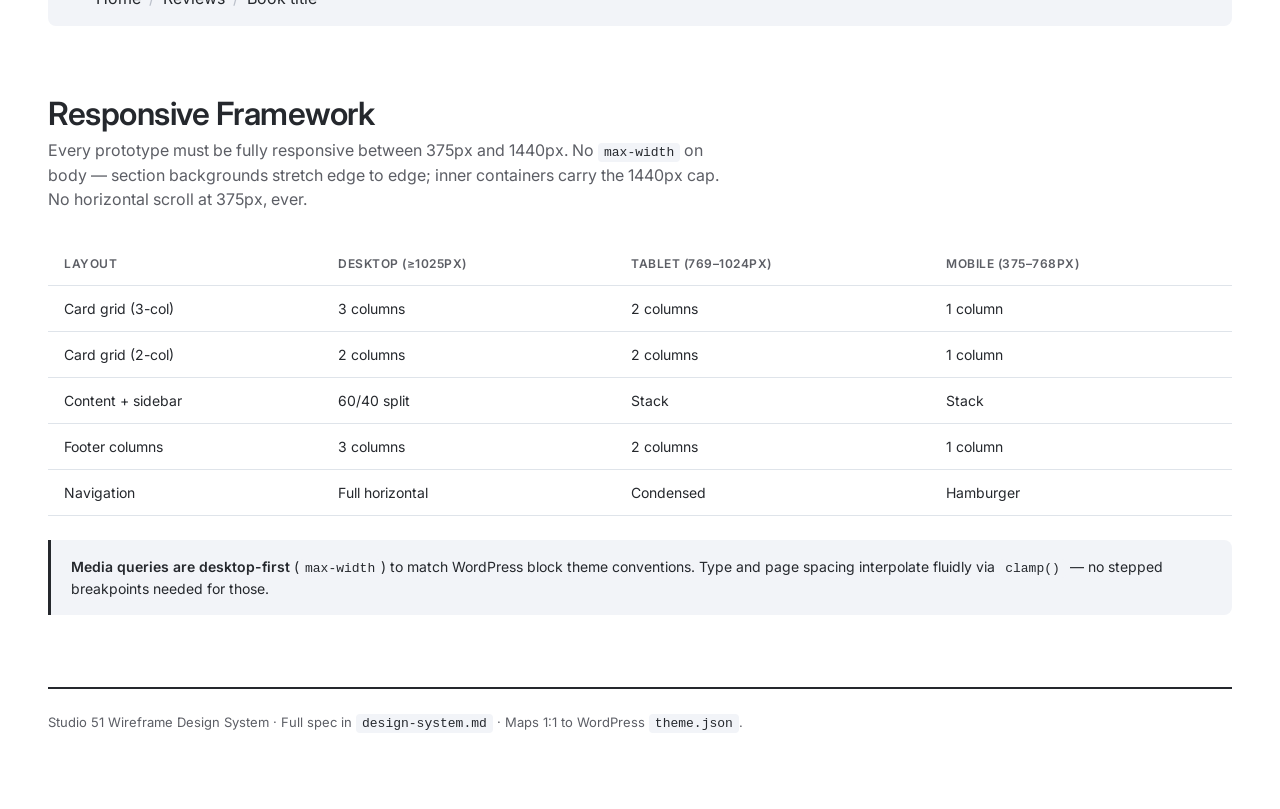
==== commit 18874c78: "Express type-scale line height in percentages; body family at 150% - Headings stay 100%; body, body-" ====
--- a/styleguide.html
+++ b/styleguide.html
@@ -54,13 +54,16 @@
     .type-row .label code { display: inline-block; margin-bottom: 4px; }
     .type-row .label .specs { font-size: 12px; color: var(--grey-500); }
     .type-row .specimen { line-height: 1; }
+    .type-row .specimen.t-body,
+    .type-row .specimen.t-body-lg,
+    .type-row .specimen.t-small { line-height: 1.5; }
     .t-h1 { font-size: var(--heading-1); font-weight: 600; }
     .t-h2 { font-size: var(--heading-2); font-weight: 600; }
     .t-h3 { font-size: var(--heading-3); font-weight: 500; }
     .t-h4 { font-size: var(--heading-4); font-weight: 500; }
     .t-h5 { font-size: var(--heading-5); font-weight: 600; }
     .t-h6 { font-size: var(--heading-6); font-weight: 600; }
-    .t-body { font-size: var(--body); font-weight: 400; line-height: 1.41; }
+    .t-body { font-size: var(--body); font-weight: 400; line-height: 1.5; }
     .t-body-lg { font-size: var(--body-large); font-weight: 400; }
     .t-small { font-size: var(--small); font-weight: 400; }
 
@@ -106,7 +109,7 @@
     .card.blog .ph { height: 200px; }
     .card.programme .ph { height: 280px; }
     .card h4 { font-size: var(--heading-4); font-weight: 500; line-height: 1.05; }
-    .card p { font-size: var(--body); line-height: 1.41; color: var(--black); }
+    .card p { font-size: var(--body); line-height: 1.5; color: var(--black); }
     .card .over { font-size: 14px; font-weight: 600; text-transform: uppercase; letter-spacing: 0.5px; color: var(--grey-500); }
 
     /* Breadcrumb + nav */
@@ -175,7 +178,7 @@
   <!-- TYPOGRAPHY -->
   <section class="sg-section" id="typography">
     <h2 class="sg-section-title">Typography</h2>
-    <p class="sg-section-desc">Primary family is Inter Variable. Headings use tight 100% line-height for a compact editorial feel; body uses a generous 141%. Letter spacing is 0 across all styles — do not add tracking.</p>
+    <p class="sg-section-desc">Primary family is Inter Variable. Headings use tight 100% line-height for a compact editorial feel; the body family uses a generous 150%. Letter spacing is 0 across all styles — do not add tracking.</p>
 
     <div class="sg-sub">Font stack</div>
     <table>
@@ -193,9 +196,9 @@
     <div class="type-row"><div class="label"><code>heading-4</code><div class="specs">28px · 500 · 100%</div></div><div class="specimen t-h4">Card titles</div></div>
     <div class="type-row"><div class="label"><code>heading-5</code><div class="specs">22px · 600 · 100%</div></div><div class="specimen t-h5">Subtitles, sidebar headings</div></div>
     <div class="type-row"><div class="label"><code>heading-6</code><div class="specs">16px · 600 · 100%</div></div><div class="specimen t-h6">Buttons, nav links, overlines</div></div>
-    <div class="type-row"><div class="label"><code>body</code><div class="specs">16px · 400 · 141%</div></div><div class="specimen t-body">Paragraph text and descriptions read comfortably at a generous line-height for long-form content.</div></div>
-    <div class="type-row"><div class="label"><code>body-large</code><div class="specs">18px · 400 · 26px</div></div><div class="specimen t-body-lg">Footer address and contact</div></div>
-    <div class="type-row"><div class="label"><code>small</code><div class="specs">14px · 400 · 26px</div></div><div class="specimen t-small">Legal text, copyright</div></div>
+    <div class="type-row"><div class="label"><code>body</code><div class="specs">16px · 400 · 150%</div></div><div class="specimen t-body">Paragraph text and descriptions read comfortably at a generous line-height for long-form content.</div></div>
+    <div class="type-row"><div class="label"><code>body-large</code><div class="specs">18px · 400 · 150%</div></div><div class="specimen t-body-lg">Footer address and contact</div></div>
+    <div class="type-row"><div class="label"><code>small</code><div class="specs">14px · 400 · 150%</div></div><div class="specimen t-small">Legal text, copyright</div></div>
   </section>
 
   <!-- SPACING -->
--- a/tokens.css
+++ b/tokens.css
@@ -38,6 +38,10 @@
   --body-large: 18px;
   --small:      14px;
 
+  /* Line height, as percentages. Unitless value = the percentage. */
+  --lh-heading: 1;   /* 100% — all headings, tight editorial feel */
+  --lh-body:    1.5; /* 150% — body, body-large, small */
+
   /* ---- Spacing scale ---- */
   --gap-xs:  8px;
   --gap-sm:  16px;
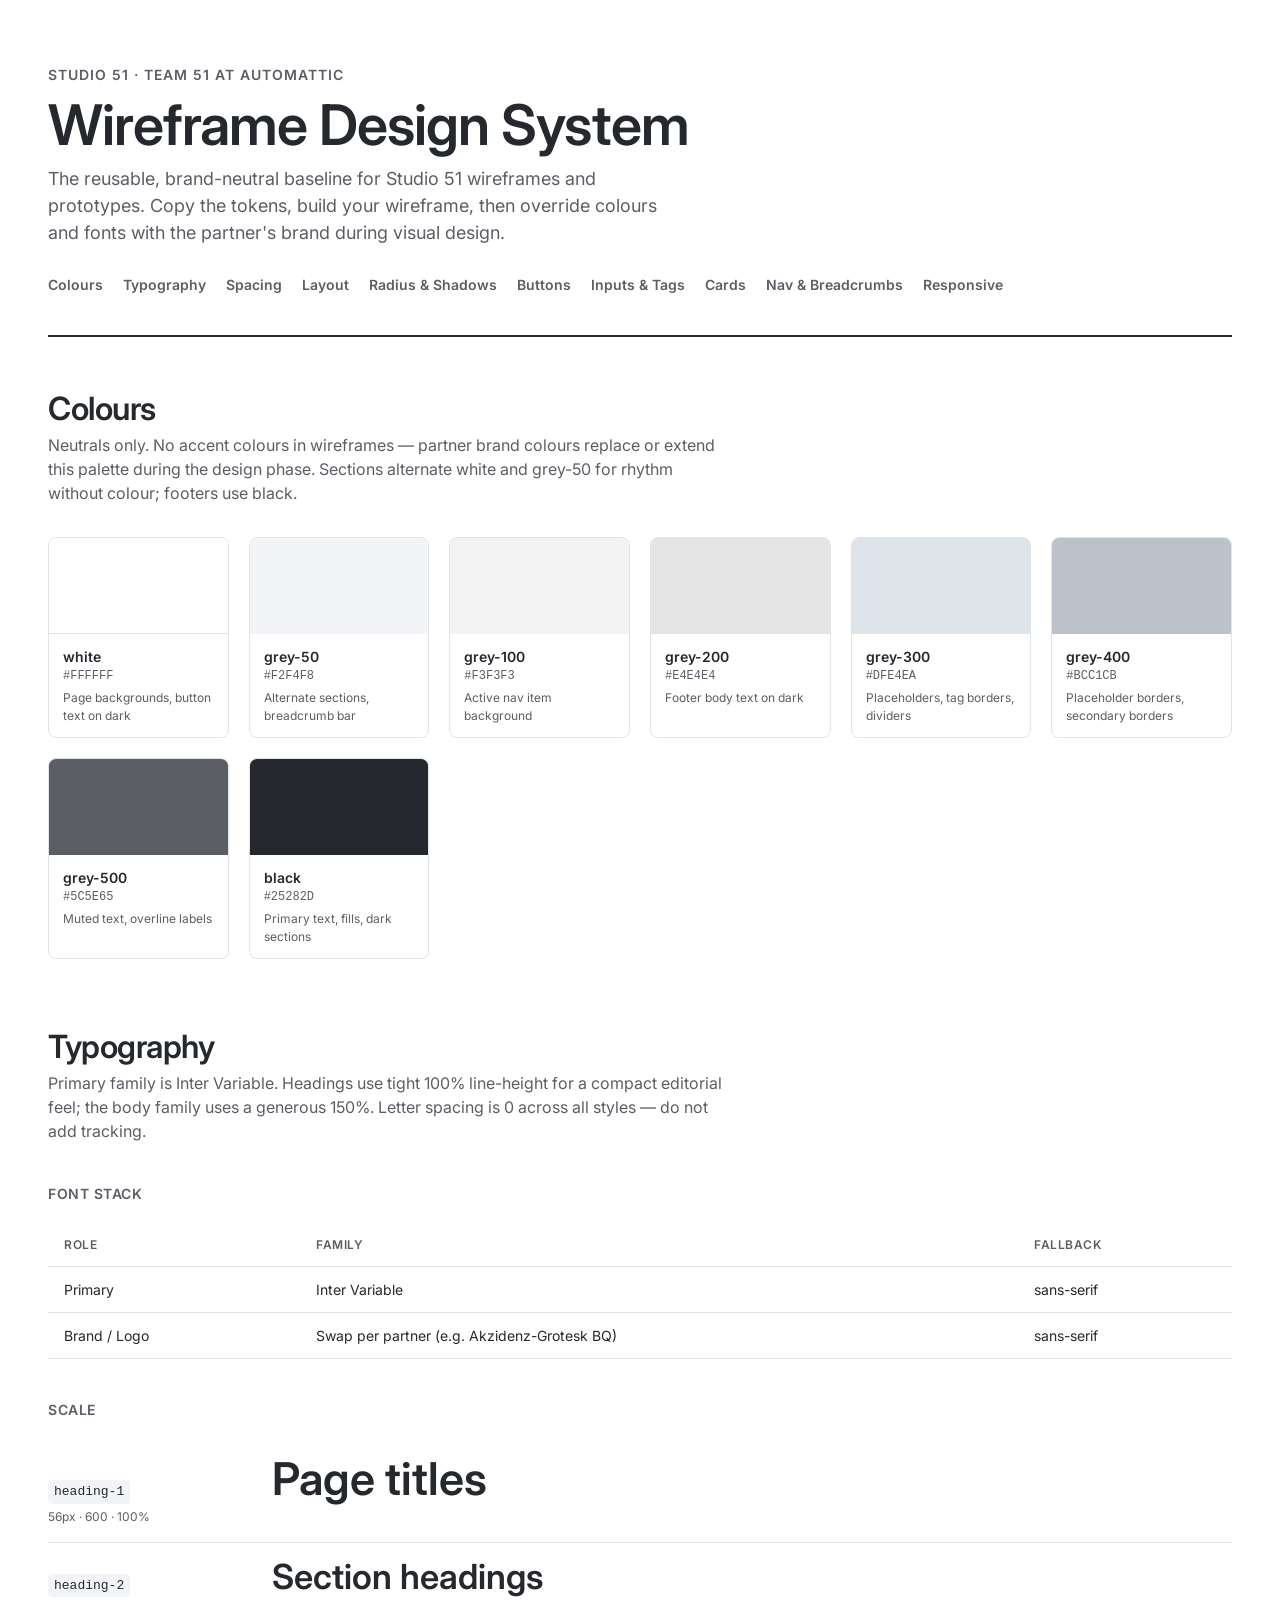
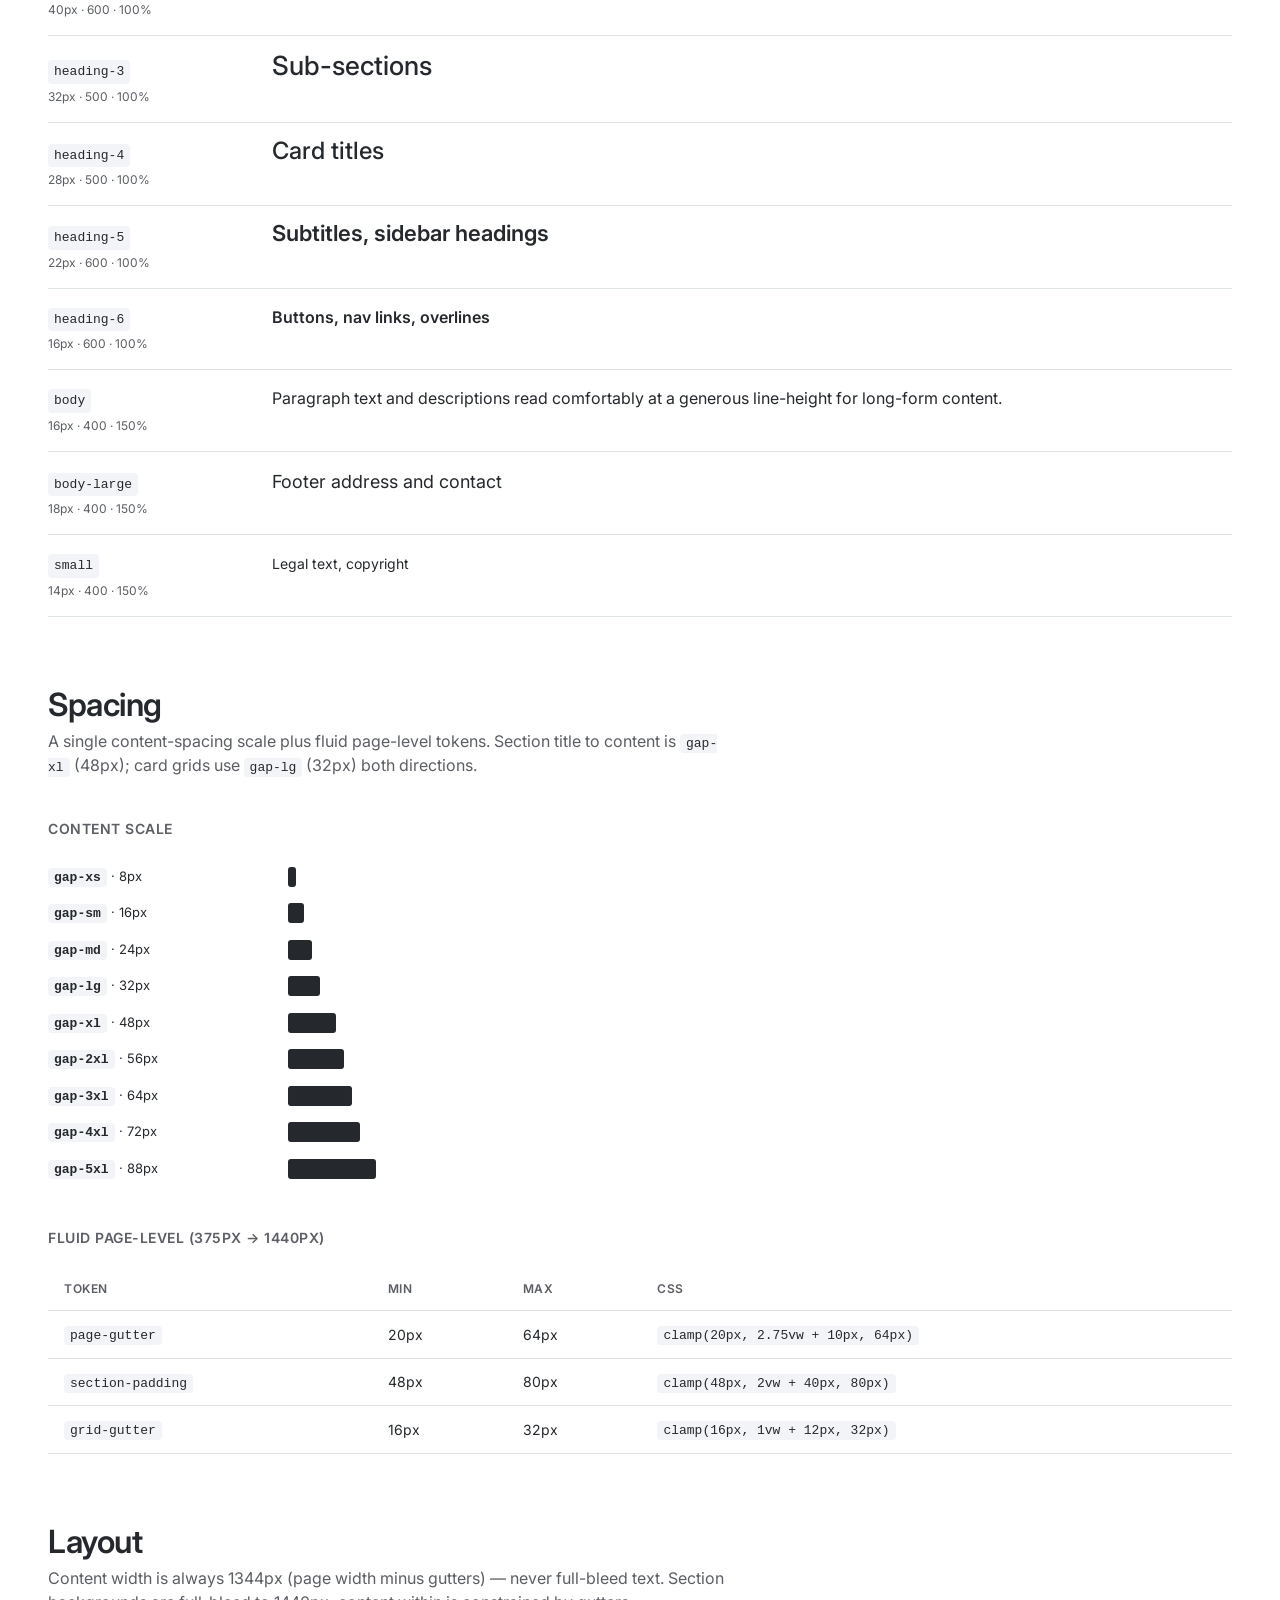
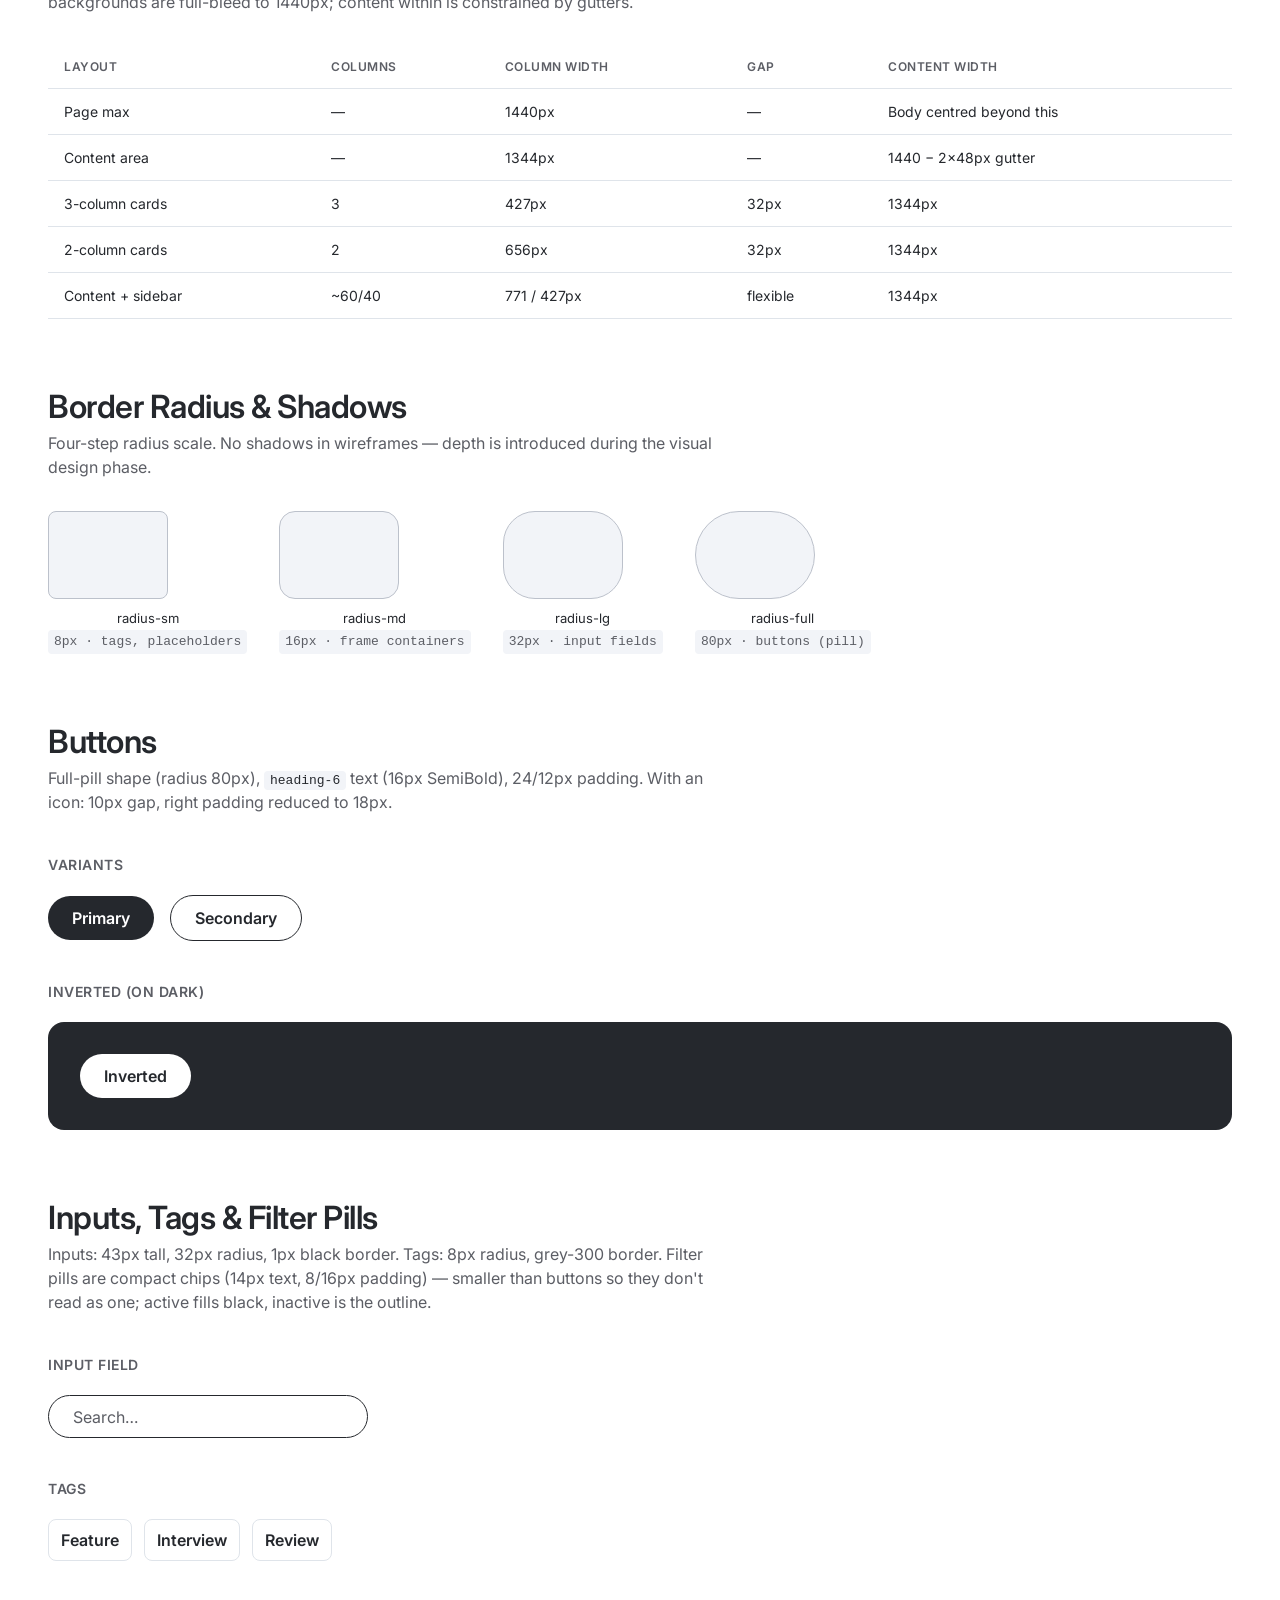
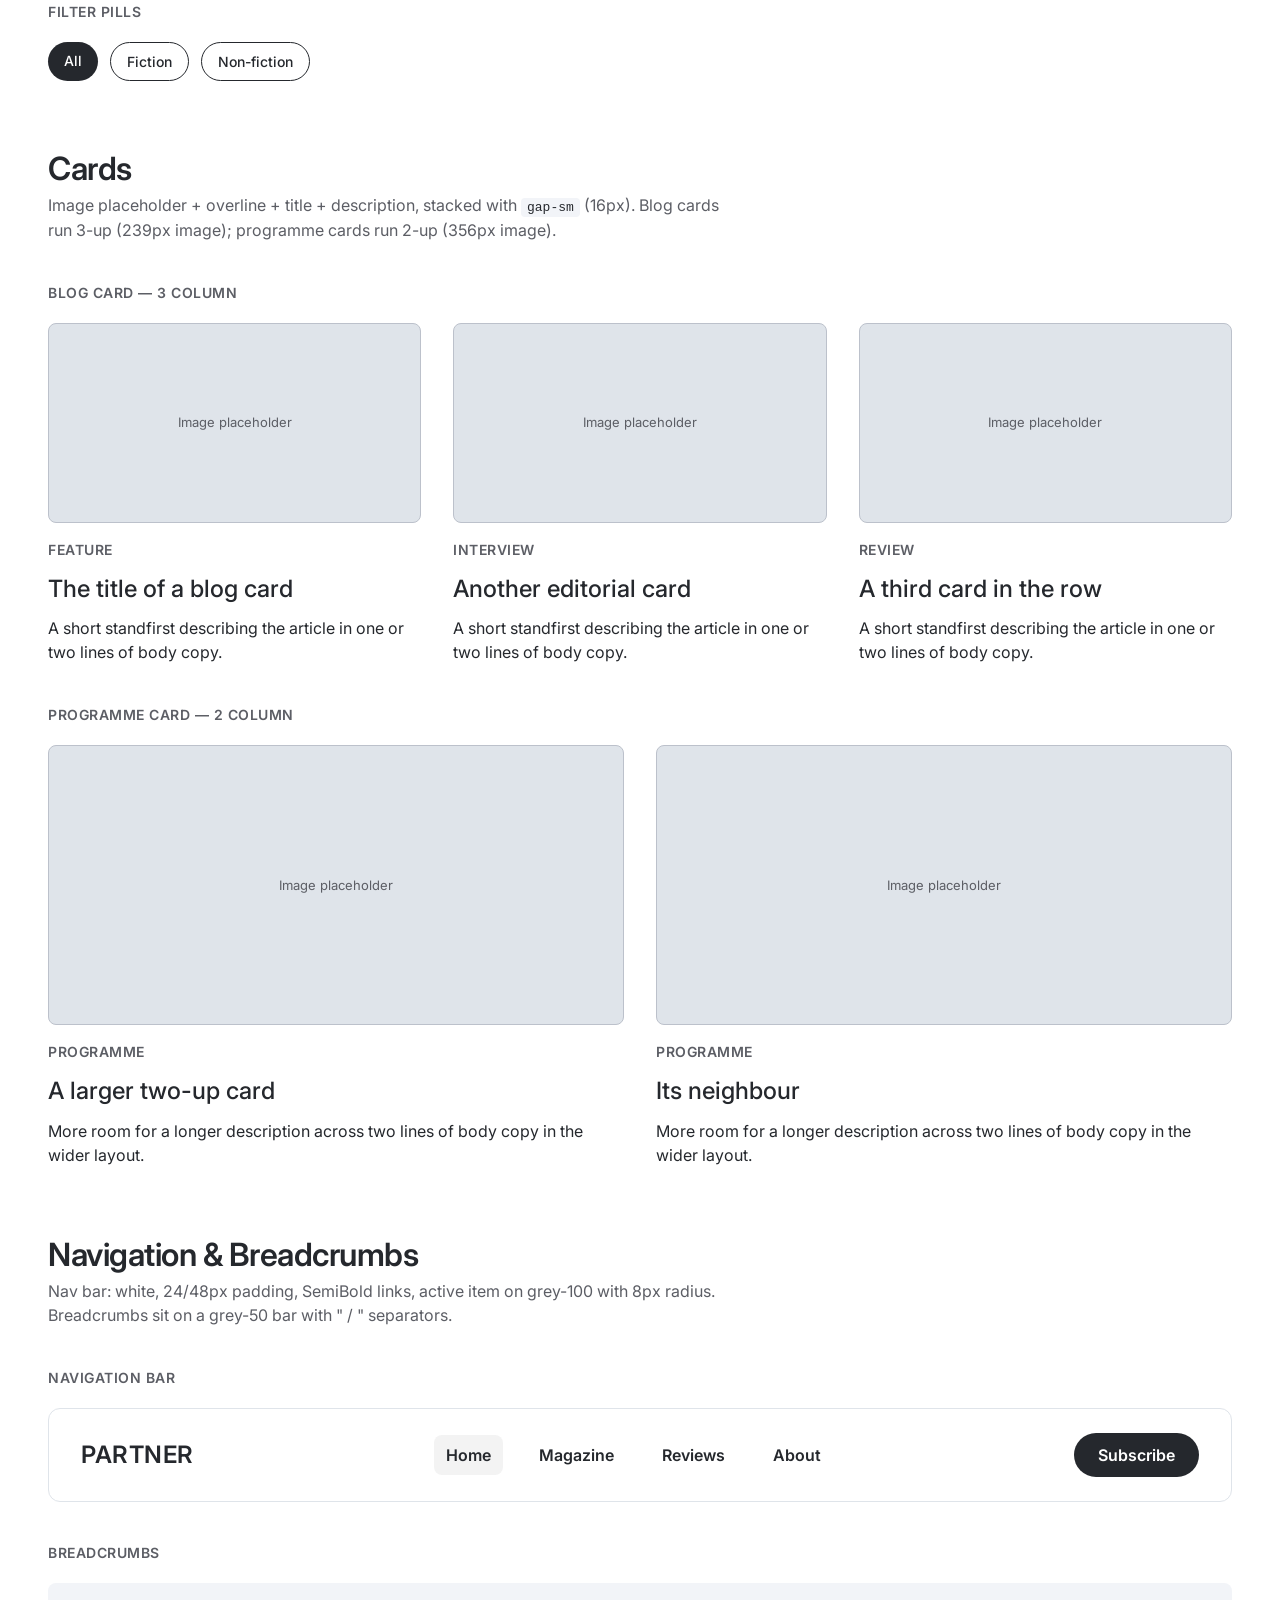
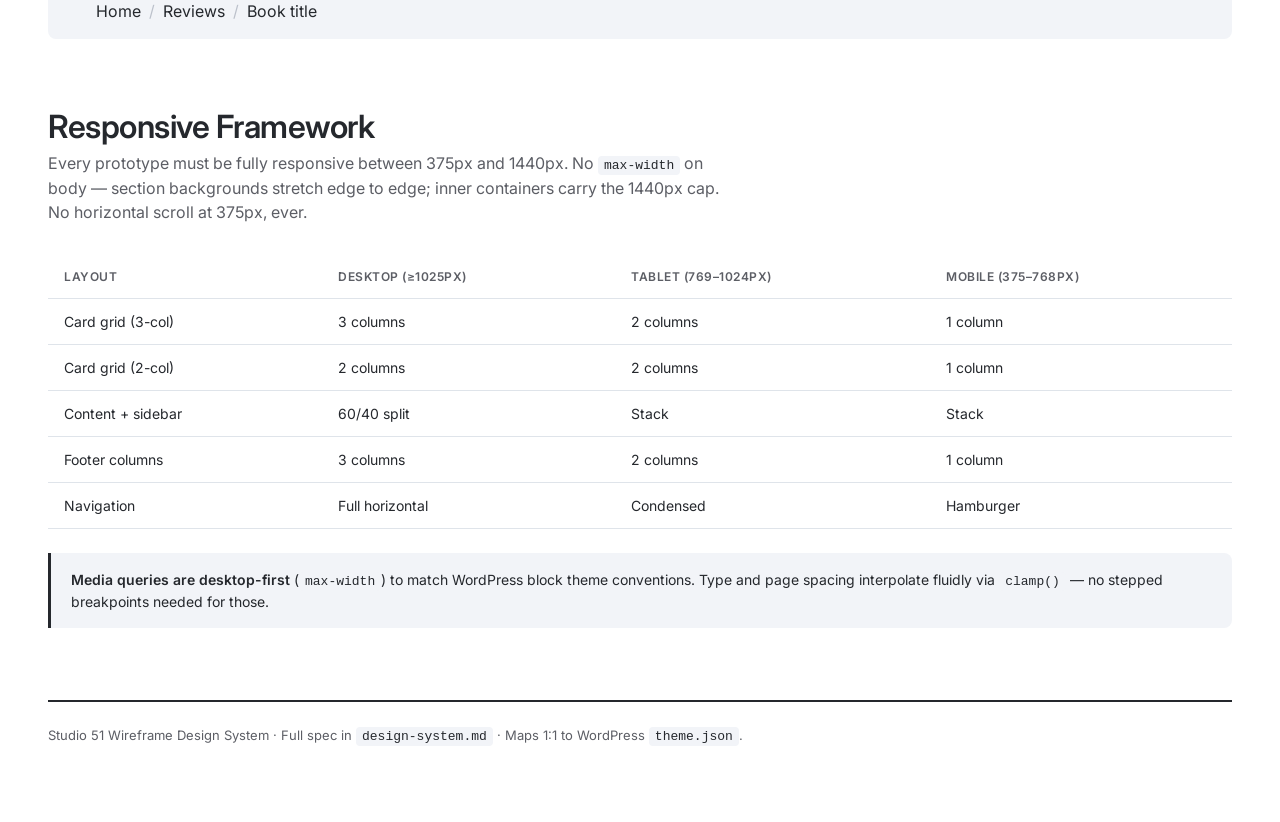
==== commit 89b3bb3c: "Shrink filter pills so they read as chips, not buttons Text to small (14px, weight 500), padding to " ====
--- a/styleguide.html
+++ b/styleguide.html
@@ -96,7 +96,7 @@
     /* Tags */
     .tag { display: inline-block; background: var(--white); border: 1px solid var(--grey-300); border-radius: var(--radius-sm); padding: 8px 12px; font-size: 16px; font-weight: 600; }
     .tag-row { display: flex; flex-wrap: wrap; gap: 12px; }
-    .pill { display: inline-block; padding: 12px 24px; border-radius: var(--radius-full); font-size: 16px; font-weight: 600; }
+    .pill { display: inline-block; padding: 8px 16px; border-radius: var(--radius-full); font-size: var(--small); font-weight: 500; }
     .pill-active { background: var(--black); color: var(--white); }
     .pill-inactive { background: transparent; color: var(--black); border: 1px solid var(--black); }
 
@@ -272,7 +272,7 @@
   <!-- INPUTS & TAGS -->
   <section class="sg-section" id="inputs">
     <h2 class="sg-section-title">Inputs, Tags &amp; Filter Pills</h2>
-    <p class="sg-section-desc">Inputs: 43px tall, 32px radius, 1px black border. Tags: 8px radius, grey-300 border. Filter pills reuse the button pill; active fills black, inactive is the secondary outline.</p>
+    <p class="sg-section-desc">Inputs: 43px tall, 32px radius, 1px black border. Tags: 8px radius, grey-300 border. Filter pills are compact chips (14px text, 8/16px padding) — smaller than buttons so they don't read as one; active fills black, inactive is the outline.</p>
 
     <div class="sg-sub">Input field</div>
     <input class="field" type="text" placeholder="Search…">
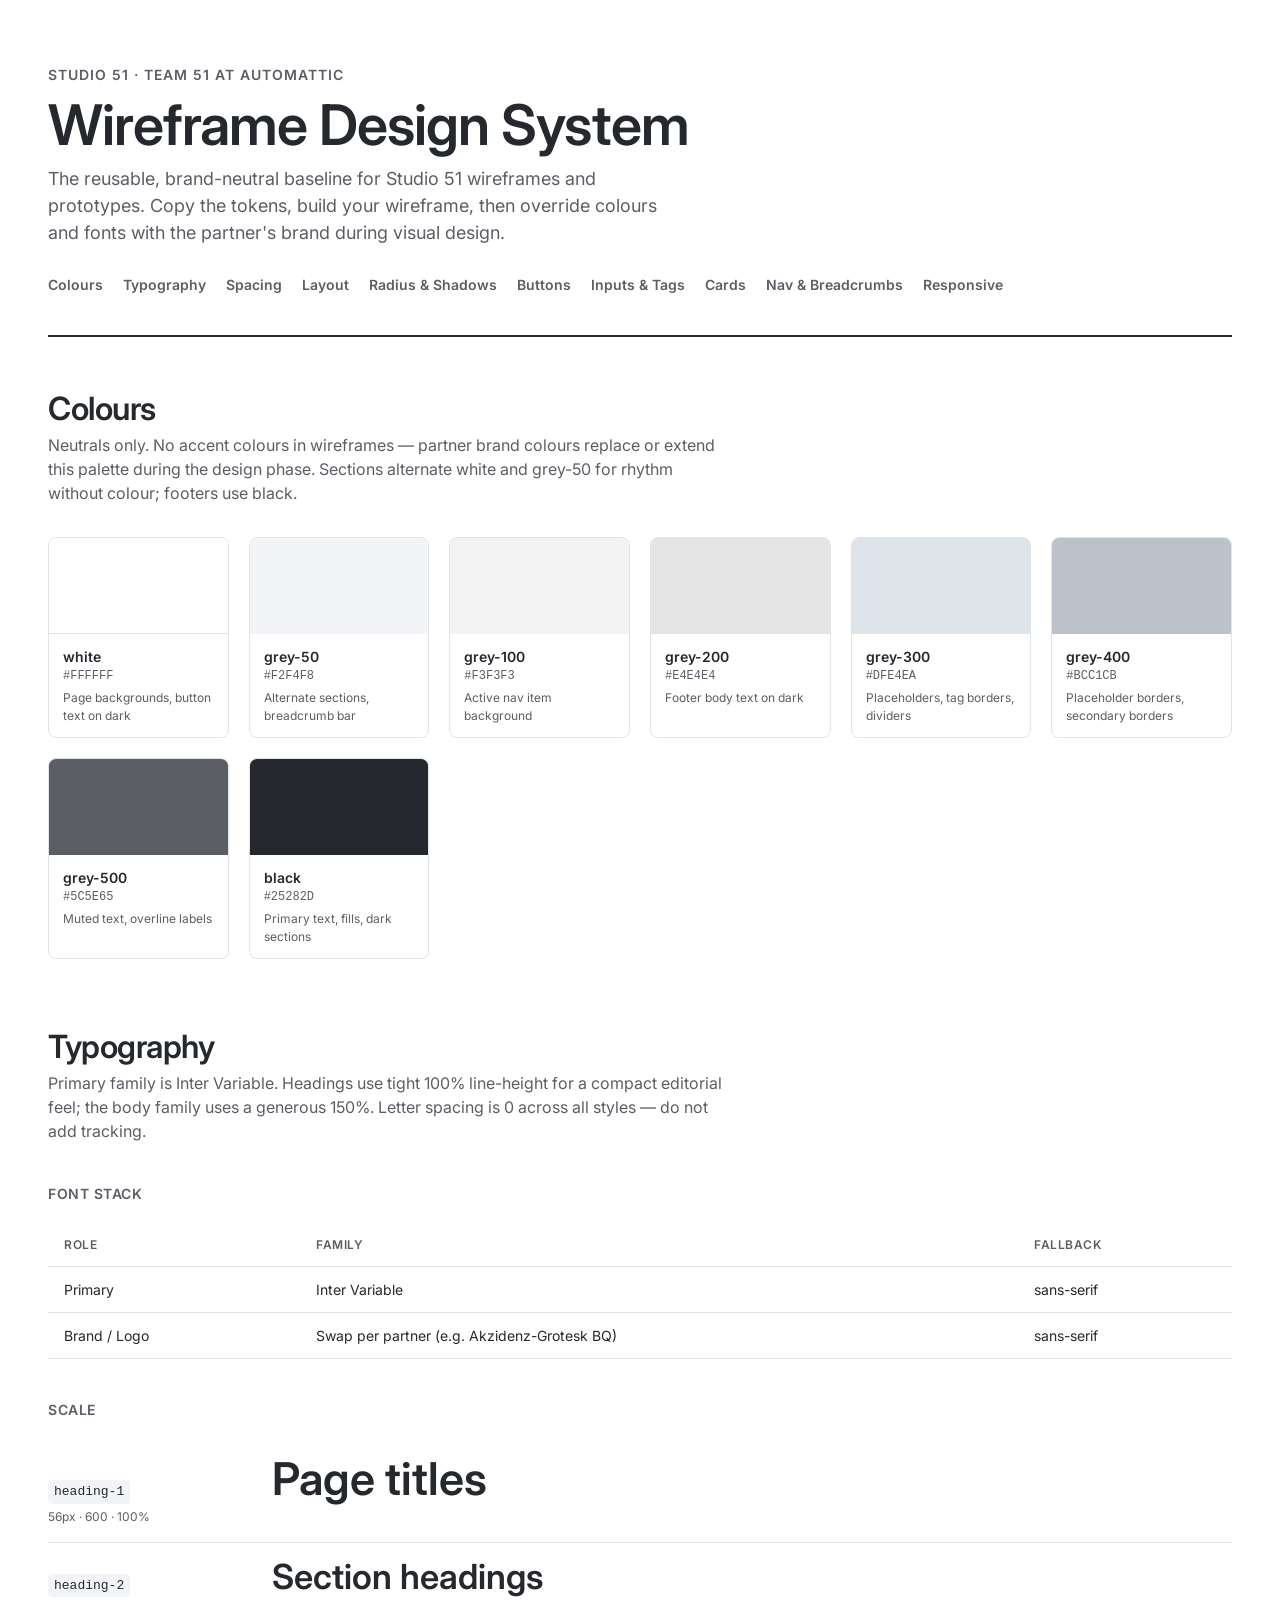
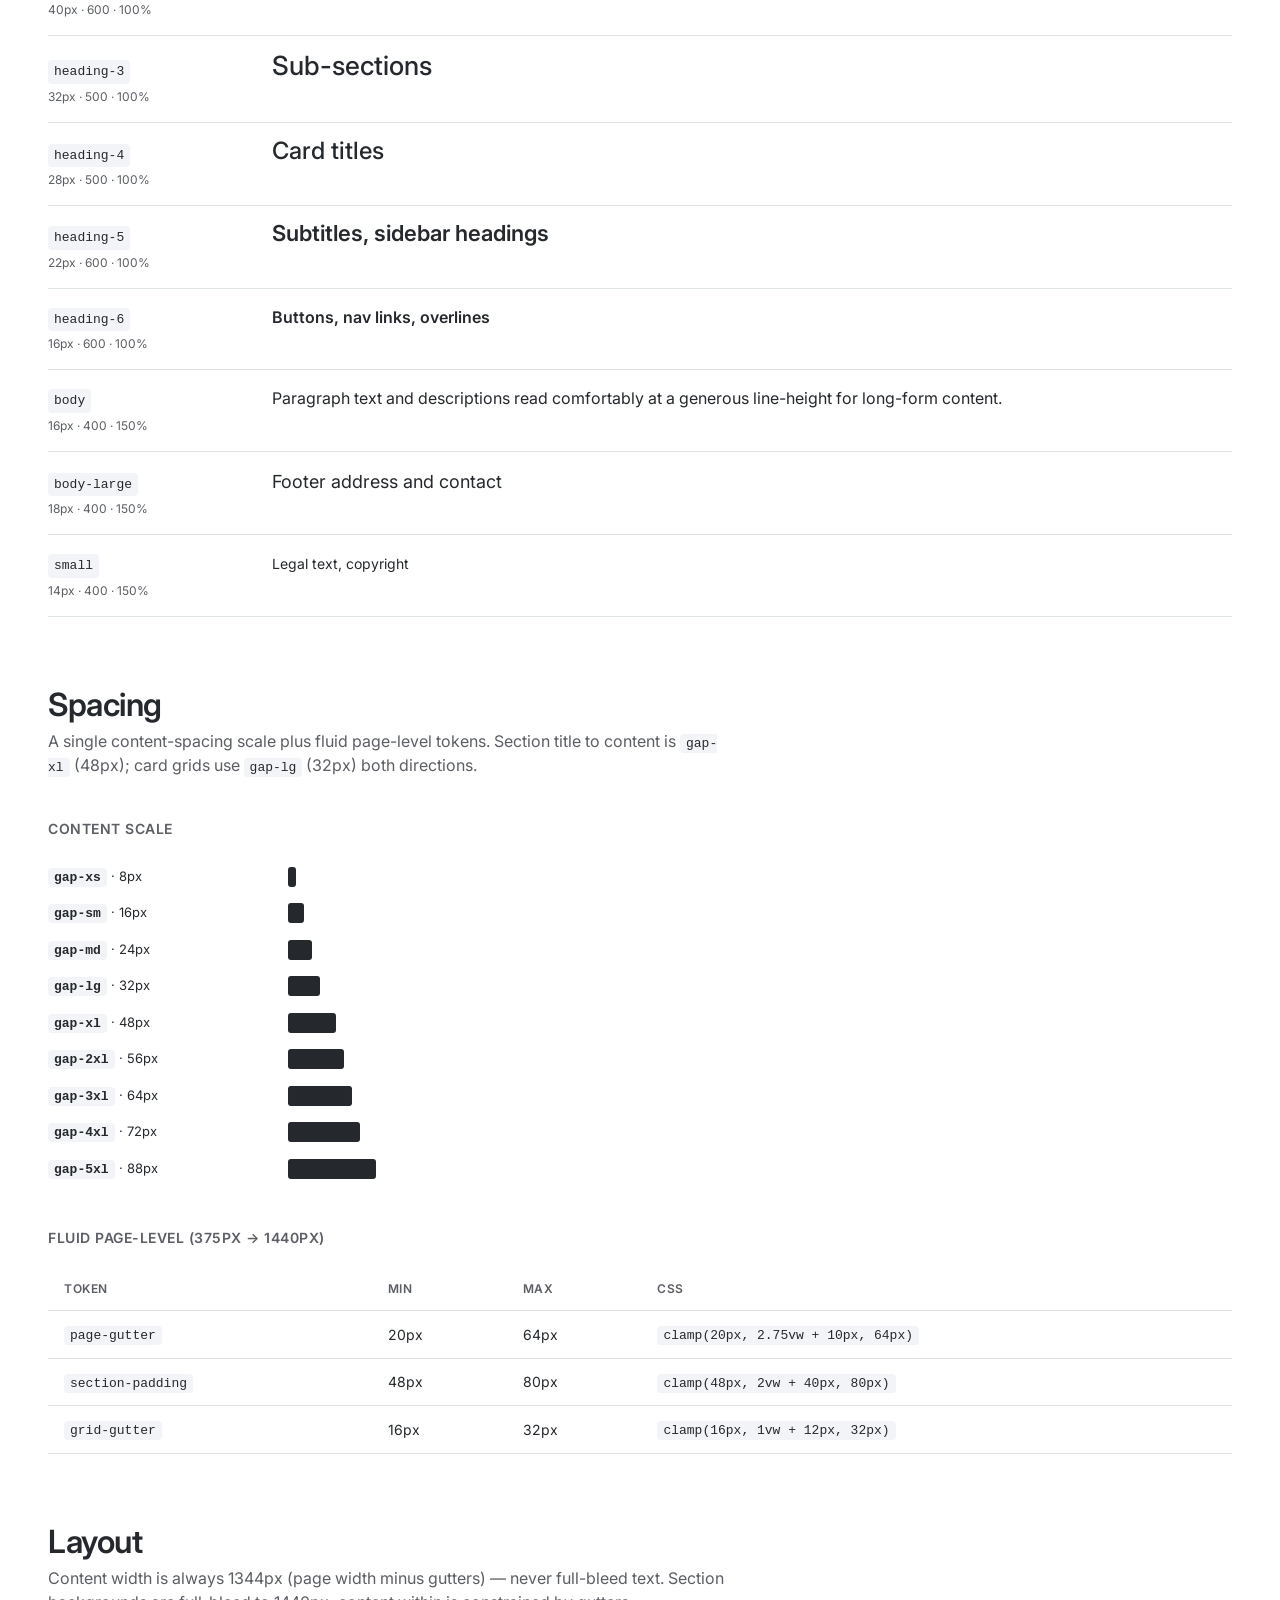
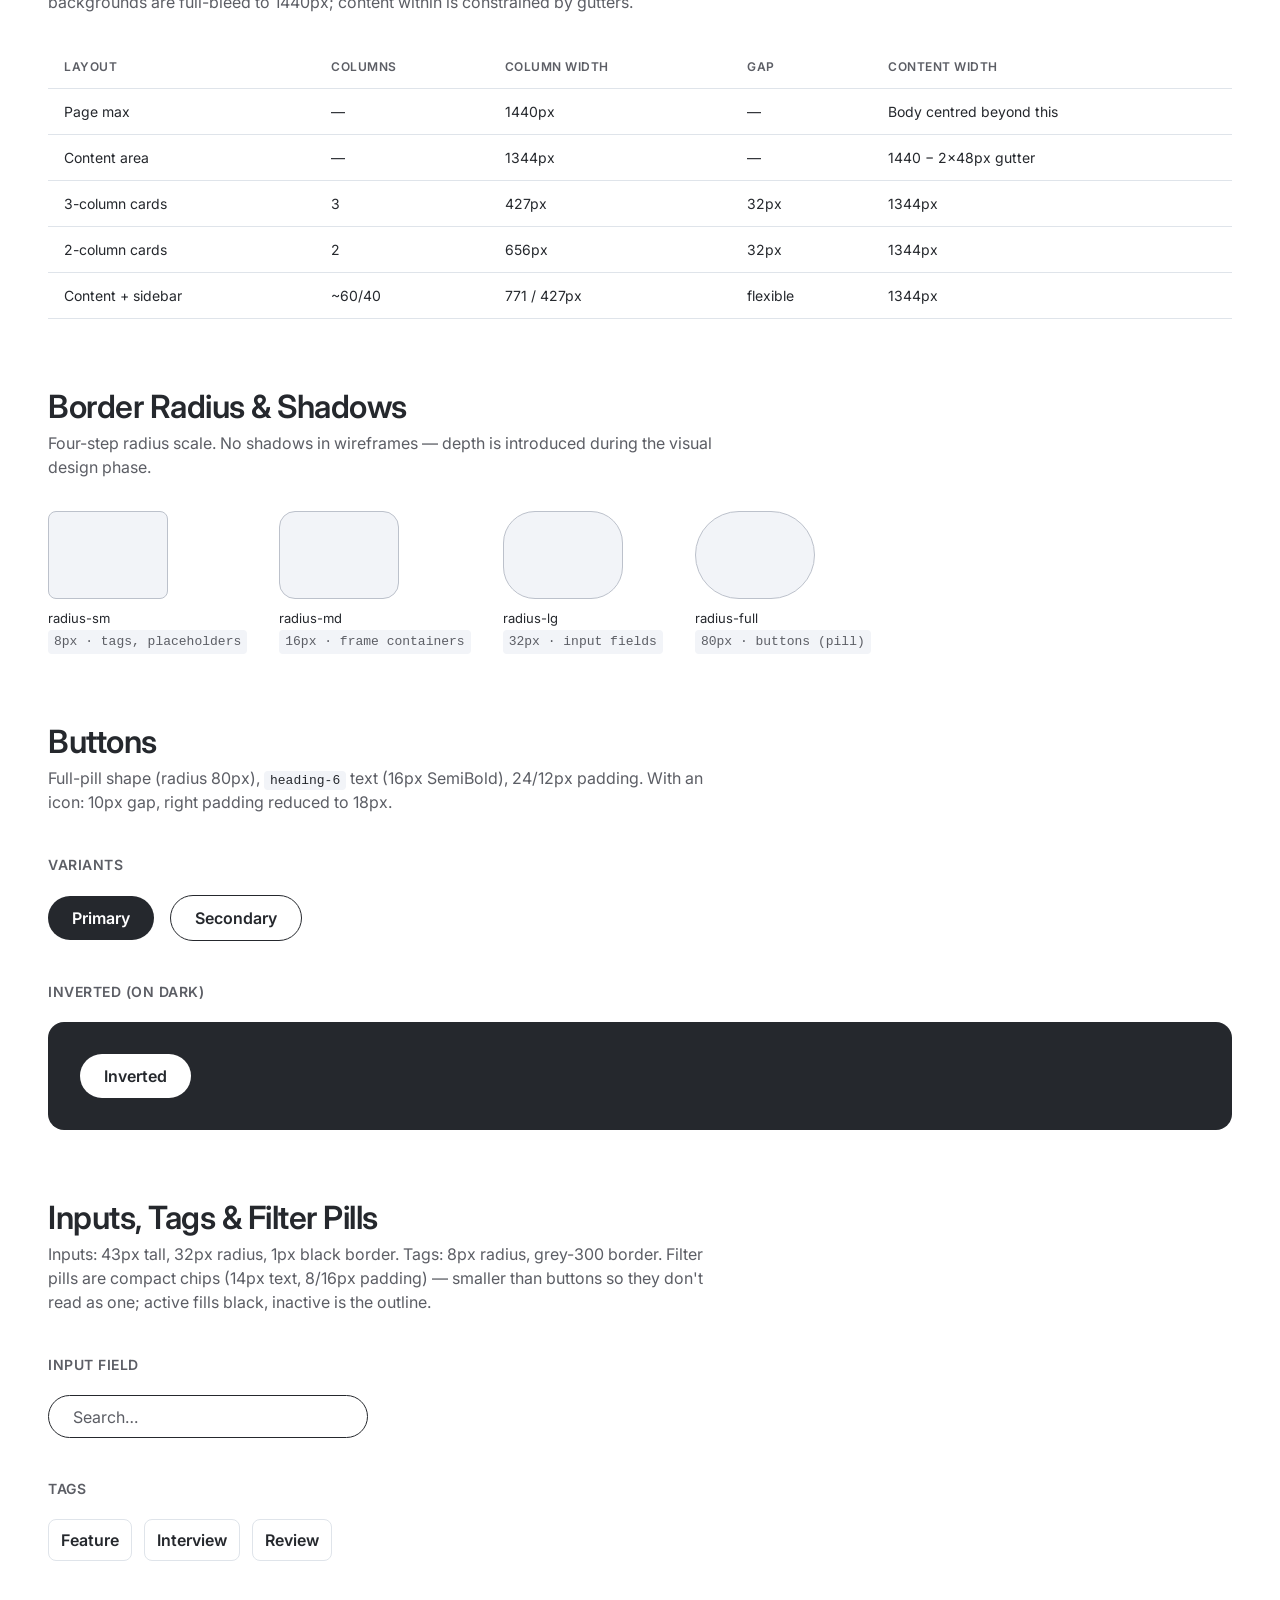
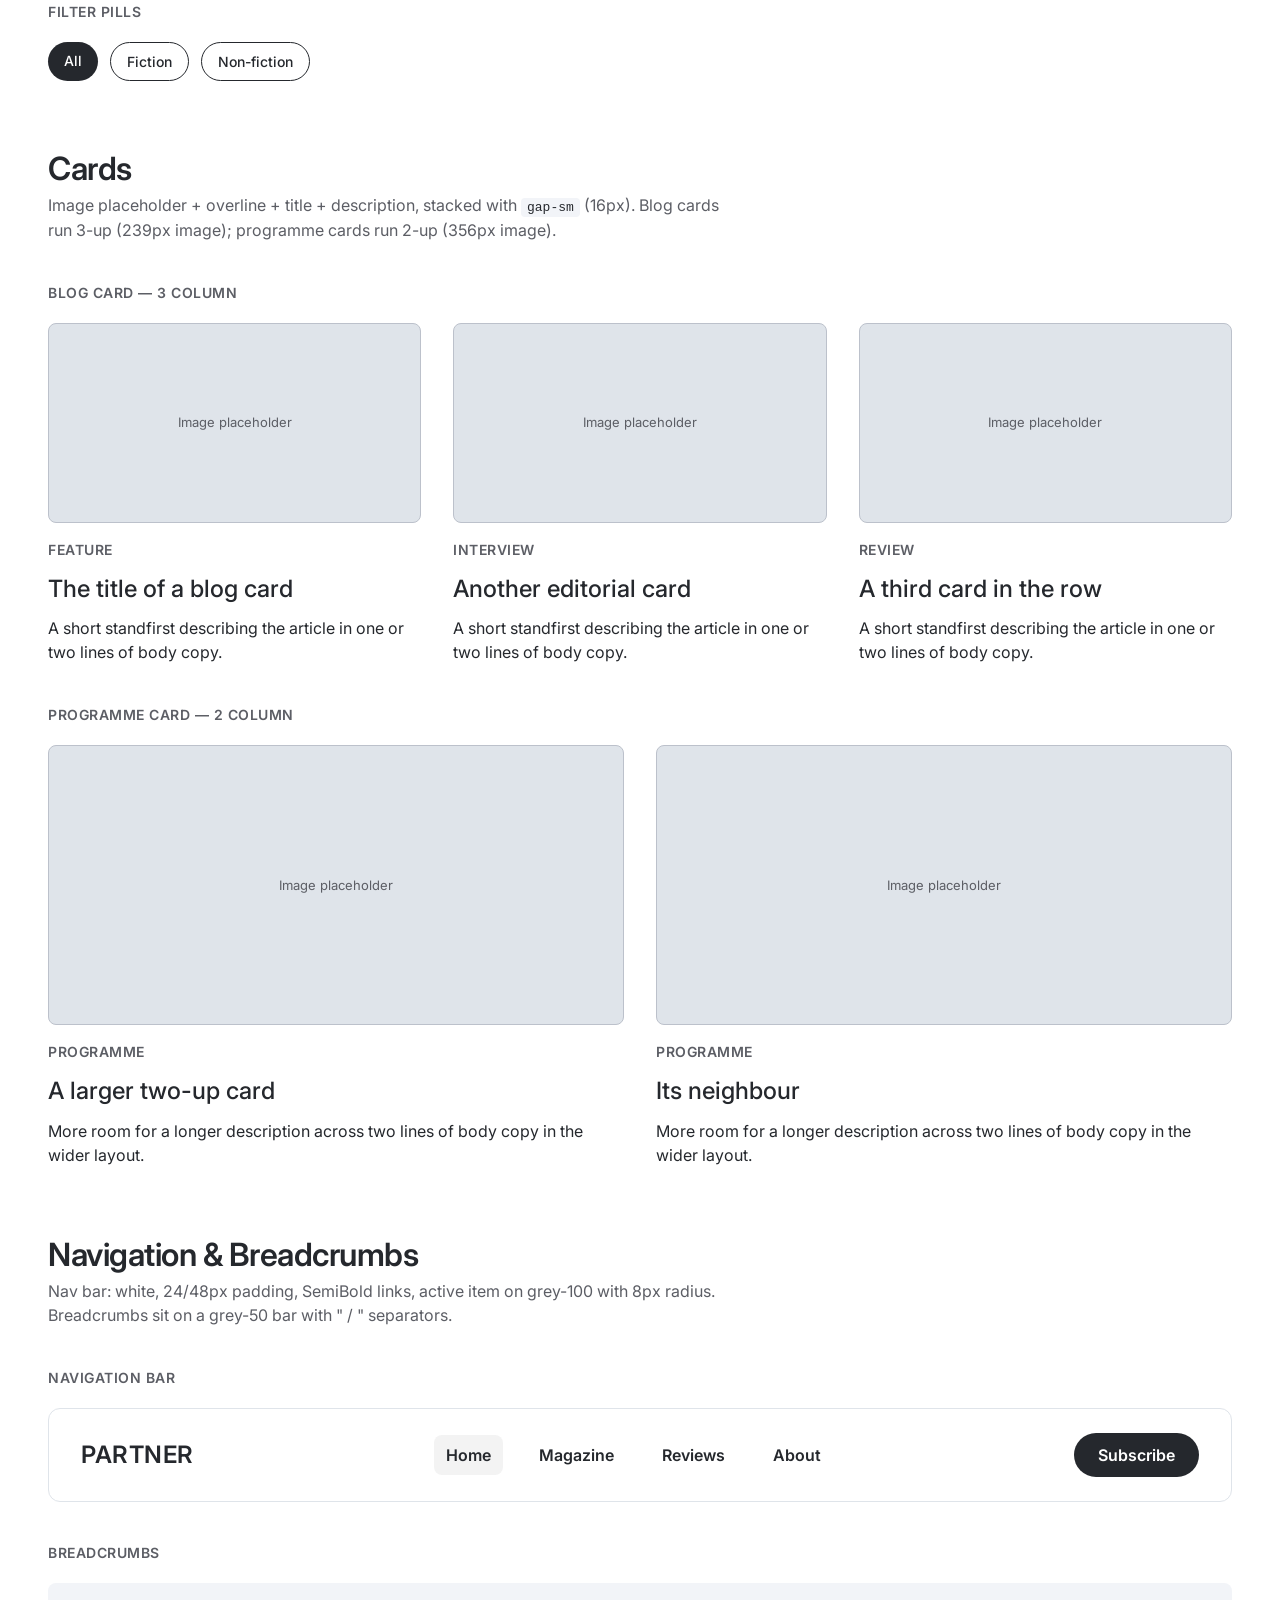
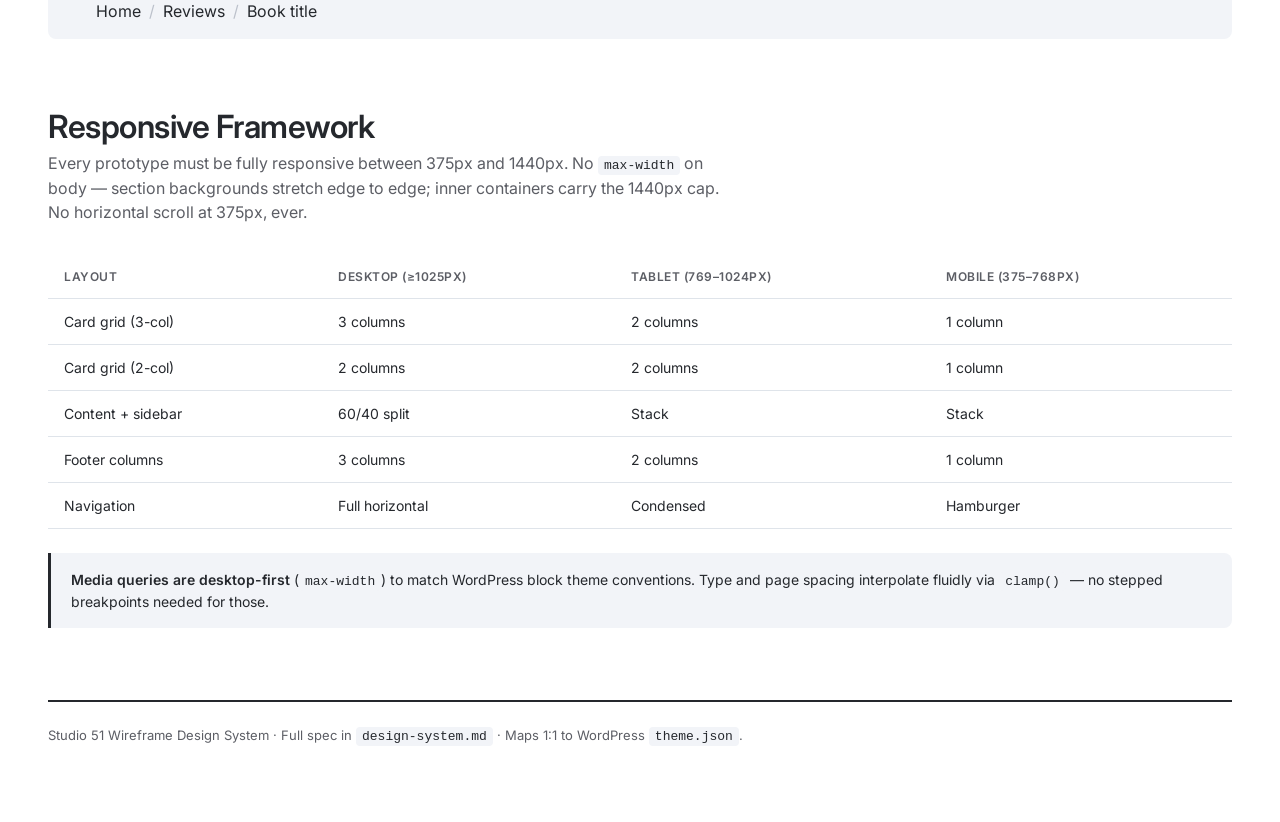
==== commit 27c0e650: "Left-align radius swatch captions Co-Authored-By: Claude Opus 4.8 <noreply@anthropic.com>" ====
--- a/styleguide.html
+++ b/styleguide.html
@@ -75,7 +75,7 @@
 
     /* Radius demo */
     .radius-grid { display: flex; flex-wrap: wrap; gap: 32px; }
-    .radius-demo { text-align: center; }
+    .radius-demo { text-align: left; }
     .radius-demo .box { width: 120px; height: 88px; background: var(--grey-50); border: 1px solid var(--grey-400); }
     .radius-demo .cap { margin-top: 10px; font-size: 13px; }
     .radius-demo .cap code { display: block; color: var(--grey-500); margin-top: 2px; }
